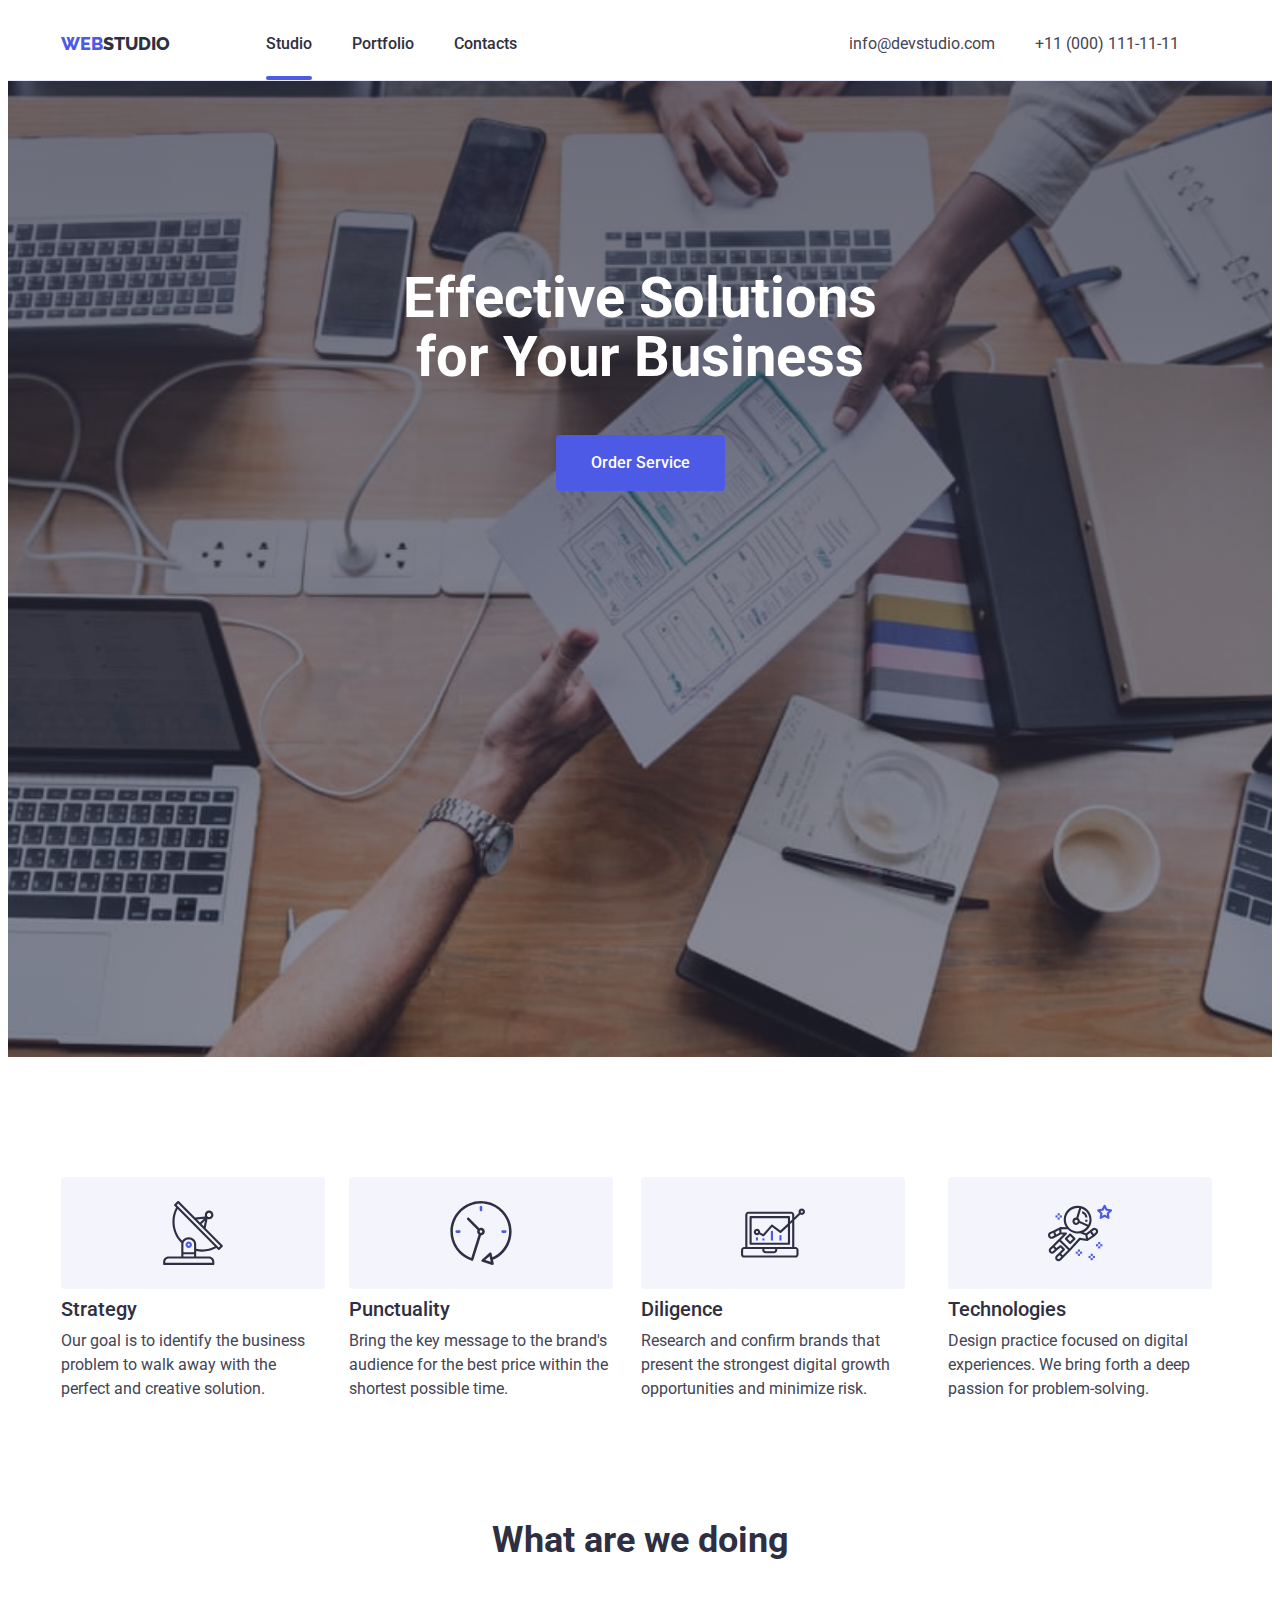
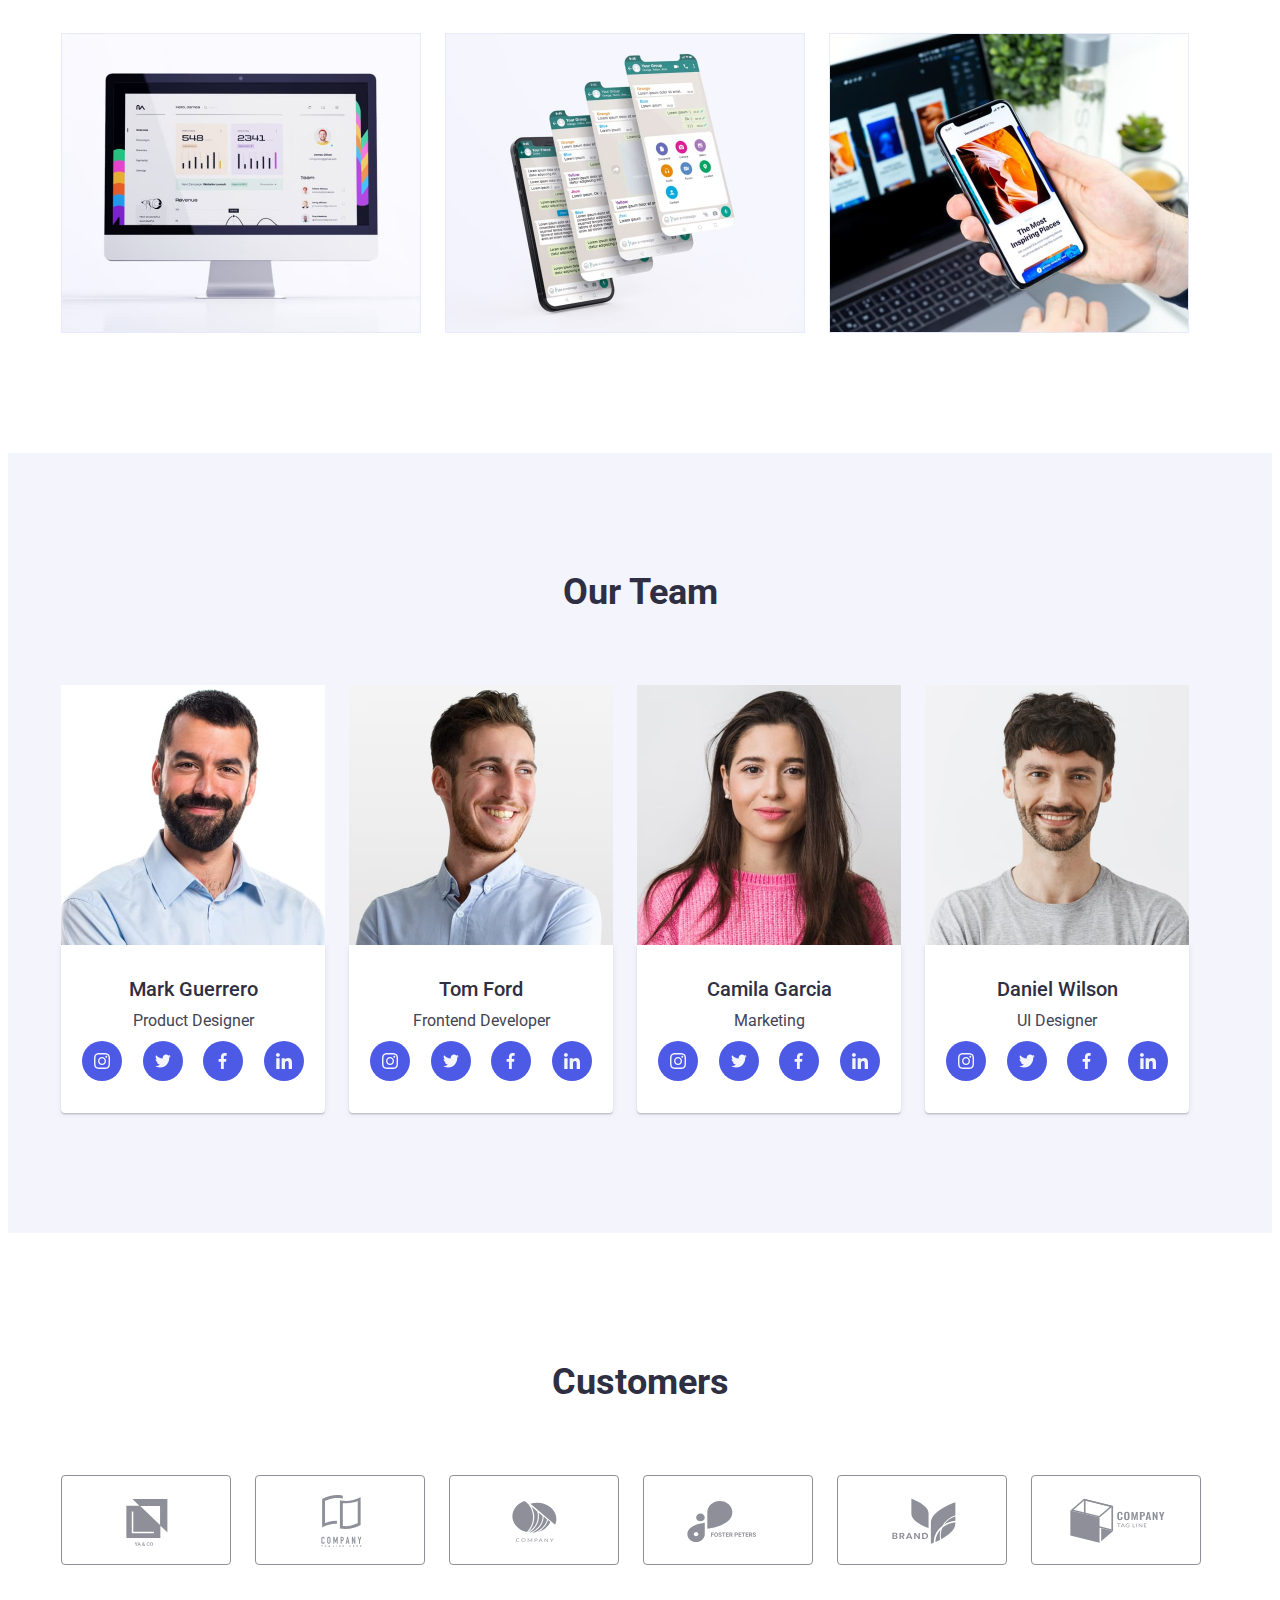
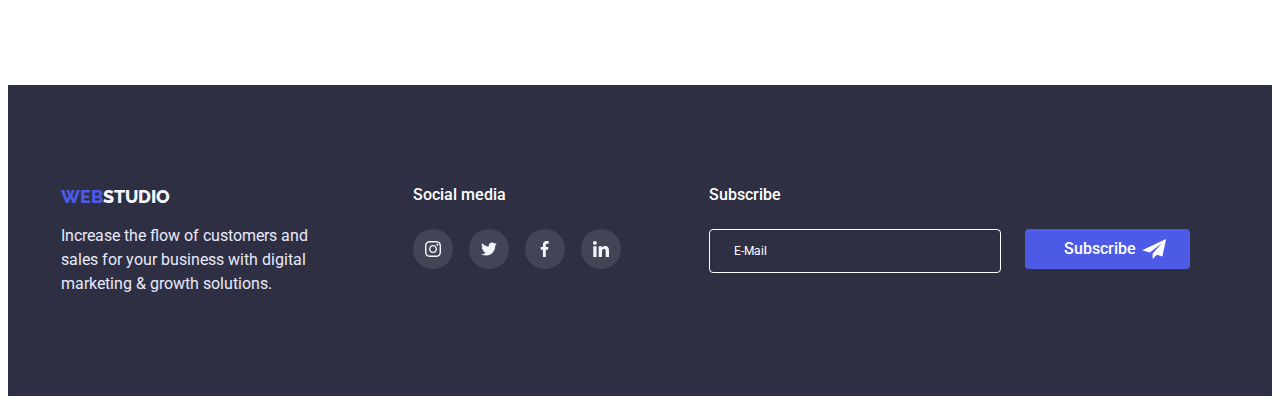
==== index.html @ 0d0adf86 "Initial commit" ====
<!DOCTYPE html>
<html lang="en">
  <head>
    <meta charset="UTF-8" />
    <meta http-equiv="X-UA-Compatible" content="IE=edge" />
    <meta name="viewport" content="width=device-width, initial-scale=1.0" />
    <title>GOIT-MARKUP-HW-06</title>

    <link rel="preconnect" href="https://fonts.googleapis.com" />
    <link rel="preconnect" href="https://fonts.gstatic.com" crossorigin />
    <link
      href="https://fonts.googleapis.com/css2?family=Montserrat:wght@400;700&family=Raleway:wght@800&family=Roboto:wght@400;500;700&display=swap"
      rel="stylesheet"
    />

    <link
      rel="stylesheet"
      href="https://cdnjs.cloudflare.com/ajax/libs/modern-normalize/1.1.0/modern-normalize.min.css"
      integrity="sha512-wpPYUAdjBVSE4KJnH1VR1HeZfpl1ub8YT/NKx4PuQ5NmX2tKuGu6U/JRp5y+Y8XG2tV+wKQpNHVUX03MfMFn9Q=="
      crossorigin="anonymous"
      referrerpolicy="no-referrer"
    />

    <link rel="stylesheet" href="css/styles.css" />
  </head>

  <body>
    <header class="linie-header">
      <div class="container">
        <div class="container-header">
          <a class="logo-header" href="./index.html"
            ><span class="logo-header-one">Web</span><span class="logo-header-two">Studio</span></a
          >
          <nav class="nav-position">
            <ul class="li-point-killer-nav">
              <li>
                <a class="navigation-teku" href="./index.html">Studio</a>
              </li>
              <li>
                <a class="navigation" href="./portfolio.html">Portfolio</a>
              </li>
              <li>
                <a class="navigation" href="#">Contacts</a>
              </li>
            </ul>
          </nav>

          <address>
            <ul class="contacts">
              <li>
                <a class="contacts" href="mailto:info@devstudio.com">info@devstudio.com</a>
              </li>
              <li><a class="contacts" href="tel:+110001111111"> +11 (000) 111-11-11</a></li>
            </ul>
          </address>
        </div>
      </div>
    </header>

    <!-- SECTION 1.1. -->

    <main>
      <section class="hero-section">
        <div class="container">
          <h1 class="hero">
            Effective Solutions<br />
            for Your Business
          </h1>

          <button class="herobutton" type="button" data-modal-open>Order Service</button>

          <div class="backdrop is-hidden" data-modal>
            <div class="modal">
              <div class="position-but-modal">
                <button class="button-modal" data-modal-close>
                  <svg class="kreuz-modal" width="8" height="8">
                    <use href="./images/kreuz.svg#kreuz"></use>
                  </svg>
                </button>
              </div>

              <p class="text-modal">Leave your contacts and we will call you back</p>

              <form class="form js-speaker-form">
                <div class="menu-pos">
                  <div class="form-field">
                    <label class="text-label" for="name">Name</label>
                    <div class="jakor">
                      <input
                        class="color-mod-field"
                        type="text"
                        name="user-name"
                        id="name"
                        placeholder="  "
                      />

                      <svg class="img-pos" width="12" height="12">
                        <use href="./images/iconss.svg#icon-head"></use>
                      </svg>
                    </div>
                  </div>

                  <div class="form-field">
                    <label class="text-label" for="tel">Phone</label>
                    <div class="jakor">
                      <input
                        class="color-mod-field"
                        type="tel"
                        name="tel"
                        id="tel"
                        placeholder="  "
                      />
                      <svg class="img-pos" width="13" height="12">
                        <use href="./images/iconss.svg#icon-tel"></use>
                      </svg>
                    </div>
                  </div>

                  <div class="form-field">
                    <label class="text-label" for="email">Email</label>
                    <div class="jakor">
                      <input
                        class="color-mod-field"
                        type="email"
                        name="mail"
                        id="email"
                        placeholder="  "
                      />
                      <svg class="img-pos" width="15" height="12">
                        <use href="./images/iconss.svg#icon-conv"></use>
                      </svg>
                    </div>
                  </div>

                  <div class="form-field">
                    <label class="text-label" for="comment">Comment</label>
                    <textarea
                      class="comment"
                      name="comment"
                      id="comment"
                      rows="8"
                      placeholder="Text input"
                    ></textarea>
                  </div>

                  <div class="pol-position">
                    <input class="galka-pos" type="checkbox" name="topic" value="html" id="html" />
                    <label for="html">
                      <span class="text-policy">
                        I accept the terms and conditions of the <a href="#"> Privacy Policy </a>
                      </span>
                    </label>
                  </div>

                  <button class="herobutton" type="submit">Send</button>
                </div>
              </form>
            </div>
          </div>
        </div>
      </section>

      <!-- SECTION 2.1. -->

      <div class="container-section">
        <section class="container">
          <h2 class="list-of-fetaures-name">List of features</h2>
          <ul class="table-list-of-feautures">
            <li>
              <div class="logo-up">
                <svg class="but-pen">
                  <use href="./images/icons.svg#radio"></use>
                </svg>
              </div>
              <h3 class="list-of-fetaures-points">Strategy</h3>
              <p class="key-points">
                Our goal is to identify the business problem to walk away with the perfect and
                creative solution.
              </p>
            </li>
            <li>
              <div class="logo-up">
                <svg class="but-pen">
                  <use href="./images/icons.svg#uhr"></use>
                </svg>
              </div>

              <h3 class="list-of-fetaures-points">Punctuality</h3>
              <p class="key-points">
                Bring the key message to the brand's audience for the best price within the shortest
                possible time.
              </p>
            </li>
            <li>
              <div class="logo-up">
                <svg class="but-pen">
                  <use href="./images/icons.svg#comp"></use>
                </svg>
              </div>

              <h3 class="list-of-fetaures-points">Diligence</h3>
              <p class="key-points">
                Research and confirm brands that present the strongest digital growth opportunities
                and minimize risk.
              </p>
            </li>
            <li>
              <div class="logo-up">
                <svg class="but-pen">
                  <use href="./images/icons.svg#astro"></use>
                </svg>
              </div>

              <h3 class="list-of-fetaures-points">Technologies</h3>
              <p class="key-points">
                Design practice focused on digital experiences. We bring forth a deep passion for
                problem-solving.
              </p>
            </li>
          </ul>
        </section>
      </div>

      <!-- SECTION 3 -->

      <section class="what-we-do-sect">
        <h2 class="what-we-do">What are we doing</h2>
        <div class="container">
          <ul class="what-we-do-list">
            <li><img class="do-list-img" src="./images/im1.jpg" alt="monitor" width="360" /></li>
            <li>
              <img class="do-list-img" src="./images/im2.jpg" alt="mobilephone" width="360" />
            </li>
            <li><img class="do-list-img" src="./images/im3.jpg" alt="laptop" width="360" /></li>
          </ul>
        </div>
      </section>

      <!-- SECTION 4 -->

      <section class="container-team-bg">
        <div class="container">
          <h2 class="team-table">Our Team</h2>
          <ul class="list-team-table">
            <li>
              <img
                class="fotki-coworkers"
                src="./images/im4.jpg"
                width="264"
                alt="picture of Mark Guerrero"
              />
              <div class="team-name-class">
                <h3 class="team-player-name">Mark Guerrero</h3>
                <p class="team-player-title">Product Designer</p>
                <ul class="team-soc-w-list">
                  <li class="li-point-killer">
                    <a class="team-soc-w" href="#">
                      <svg class="team-soc-w-pic" width="16" height="16">
                        <use href="./images/icons.svg#insta"></use>
                      </svg>
                    </a>
                  </li>
                  <li class="li-point-killer">
                    <a class="team-soc-w" href="#">
                      <svg class="team-soc-w-pic" width="16" height="16">
                        <use href="./images/icons.svg#twit"></use>
                      </svg>
                    </a>
                  </li>

                  <li class="li-point-killer">
                    <a class="team-soc-w" href="#">
                      <svg class="team-soc-w-pic" width="16" height="16">
                        <use href="./images/icons.svg#face"></use>
                      </svg>
                    </a>
                  </li>
                  <li class="li-point-killer">
                    <a class="team-soc-w" href="#">
                      <svg class="team-soc-w-pic" width="16" height="16">
                        <use href="./images/icons.svg#link"></use>
                      </svg>
                    </a>
                  </li>
                </ul>
              </div>
            </li>
            <li>
              <img
                class="fotki-coworkers"
                src="./images/im5.jpg"
                width="264"
                alt="picture of Tom Ford"
              />
              <div class="team-name-class">
                <h3 class="team-player-name">Tom Ford</h3>
                <p class="team-player-title">Frontend Developer</p>
                <ul class="team-soc-w-list">
                  <li class="li-point-killer">
                    <a class="team-soc-w" href="#">
                      <svg class="team-soc-w-pic" width="16" height="16">
                        <use href="./images/icons.svg#insta"></use>
                      </svg>
                    </a>
                  </li>
                  <li class="li-point-killer">
                    <a class="team-soc-w" href="#">
                      <svg class="team-soc-w-pic" width="16" height="16">
                        <use href="./images/icons.svg#twit"></use>
                      </svg>
                    </a>
                  </li>

                  <li class="li-point-killer">
                    <a class="team-soc-w" href="#">
                      <svg class="team-soc-w-pic" width="16" height="16">
                        <use href="./images/icons.svg#face"></use>
                      </svg>
                    </a>
                  </li>
                  <li class="li-point-killer">
                    <a class="team-soc-w" href="#">
                      <svg class="team-soc-w-pic" width="16" height="16">
                        <use href="./images/icons.svg#link"></use>
                      </svg>
                    </a>
                  </li>
                </ul>
              </div>
            </li>
            <li>
              <img
                class="fotki-coworkers"
                src="./images/im6.jpg"
                width="264"
                alt="picture of Camila Garcia"
              />
              <div class="team-name-class">
                <h3 class="team-player-name">Camila Garcia</h3>
                <p class="team-player-title">Marketing</p>
                <ul class="team-soc-w-list">
                  <li class="li-point-killer">
                    <a class="team-soc-w" href="#">
                      <svg class="team-soc-w-pic" width="16" height="16">
                        <use href="./images/icons.svg#insta"></use>
                      </svg>
                    </a>
                  </li>
                  <li class="li-point-killer">
                    <a class="team-soc-w" href="#">
                      <svg class="team-soc-w-pic" width="16" height="16">
                        <use href="./images/icons.svg#twit"></use>
                      </svg>
                    </a>
                  </li>

                  <li class="li-point-killer">
                    <a class="team-soc-w" href="#">
                      <svg class="team-soc-w-pic" width="16" height="16">
                        <use href="./images/icons.svg#face"></use>
                      </svg>
                    </a>
                  </li>
                  <li class="li-point-killer">
                    <a class="team-soc-w" href="#">
                      <svg class="team-soc-w-pic" width="16" height="16">
                        <use href="./images/icons.svg#link"></use>
                      </svg>
                    </a>
                  </li>
                </ul>
              </div>
            </li>
            <li>
              <img
                class="fotki-coworkers"
                src="./images/im7.jpg"
                width="264"
                alt="picture of Mark Guerrero"
              />
              <div class="team-name-class">
                <h3 class="team-player-name">Daniel Wilson</h3>
                <p class="team-player-title">UI Designer</p>
                <ul class="team-soc-w-list">
                  <li class="li-point-killer">
                    <a class="team-soc-w" href="#">
                      <svg class="team-soc-w-pic" width="16" height="16">
                        <use href="./images/icons.svg#insta"></use>
                      </svg>
                    </a>
                  </li>
                  <li class="li-point-killer">
                    <a class="team-soc-w" href="#">
                      <svg class="team-soc-w-pic" width="16" height="16">
                        <use href="./images/icons.svg#twit"></use>
                      </svg>
                    </a>
                  </li>

                  <li class="li-point-killer">
                    <a class="team-soc-w" href="#">
                      <svg class="team-soc-w-pic" width="16" height="16">
                        <use href="./images/icons.svg#face"></use>
                      </svg>
                    </a>
                  </li>
                  <li class="li-point-killer">
                    <a class="team-soc-w" href="#">
                      <svg class="team-soc-w-pic" width="16" height="16">
                        <use href="./images/icons.svg#link"></use>
                      </svg>
                    </a>
                  </li>
                </ul>
              </div>
            </li>
          </ul>
        </div>
      </section>

      <!-- SECTION-5 -->

      <section class="customers-position">
        <div class="container">
          <h2 class="customer-title">Customers</h2>

          <ul class="table-customers">
            <li class="point-kille-pos-logo">
              <a class="logo-link" href="#">
                <svg class="logo-pict" width="104" height="56">
                  <use class="log-pict-zwei" href="./images/icons.svg#logo1"></use>
                </svg>
              </a>
            </li>
            <li class="point-kille-pos-logo">
              <a class="logo-link" href="#">
                <svg class="logo-pict" width="104" height="56">
                  <use class="log-pict-zwei" href="./images/icons.svg#logo2"></use>
                </svg>
              </a>
            </li>
            <li class="point-kille-pos-logo">
              <a class="logo-link" href="#">
                <svg class="logo-pict" width="104" height="56">
                  <use class="log-pict-zwei" href="./images/icons.svg#logo3"></use>
                </svg>
              </a>
            </li>
            <li class="point-kille-pos-logo">
              <a class="logo-link" href="#">
                <svg class="logo-pict" width="104" height="56">
                  <use class="log-pict-zwei" href="./images/icons.svg#logo4"></use>
                </svg>
              </a>
            </li>
            <li class="point-kille-pos-logo">
              <a class="logo-link" href="#">
                <svg class="logo-pict" width="104" height="56">
                  <use class="log-pict-zwei" href="./images/icons.svg#logo5"></use>
                </svg>
              </a>
            </li>

            <li class="point-kille-pos-logo">
              <a class="logo-link" href="#">
                <svg class="logo-pict" width="104" height="56">
                  <use class="log-pict-zwei" href="./images/icons.svg#logo6"></use>
                </svg>
              </a>
            </li>
          </ul>
        </div>
      </section>
    </main>

    <!-- FOOTER -->
    <footer class="color-footerbg">
      <div class="container">
        <div class="flex-for-footer">
          <div>
            <a href="./index.html" class="logo-three">WEB<span class="logo-four">STUDIO</span></a>
            <p class="last-abz">
              Increase the flow of customers and sales for your business with digital marketing &
              growth solutions.
            </p>
          </div>

          <!-- ЧЕТВЕРТОЕ ДЗ -->
          <div class="social-media-table">
            <p class="soc-med-footer">Social media</p>

            <ul class="social-links-footer">
              <li class="pos-socseti-last">
                <a class="znachki-socseti-pos" href="#">
                  <svg class="znachki-socseti" width="16" height="16">
                    <use href="./images/icons.svg#insta"></use>
                  </svg>
                </a>
              </li>
              <li class="pos-socseti-last">
                <a class="znachki-socseti-pos" href="#">
                  <svg class="znachki-socseti" width="16" height="16">
                    <use href="./images/icons.svg#twit"></use>
                  </svg>
                </a>
              </li>
              <li class="pos-socseti-last">
                <a class="znachki-socseti-pos" href="#">
                  <svg class="znachki-socseti" width="16" height="16">
                    <use href="./images/icons.svg#face"></use>
                  </svg>
                </a>
              </li>
              <li class="pos-socseti-last">
                <a class="znachki-socseti-pos" href="#">
                  <svg class="znachki-socseti" width="16" height="16">
                    <use href="./images/icons.svg#link"></use>
                  </svg>
                </a>
              </li>
            </ul>
          </div>
          <!-- ШЕСТОЕ ДЗ -->
          <div class="social-media-table">
            <p class="soc-med-footer">Subscribe</p>

            <form action="form js-speaker-form">
              <label for="email-two"> </label>
              <input
                class="color-subscr"
                type="email"
                name="mail"
                id="email-two"
                placeholder="E-Mail"
              />

              <button class="button-subscr" type="submit">
                <span class="name-of-button-subscr"> Subscribe </span>
                <svg class="airplane" width="24" height="20">
                  <use href="./images/iconss.svg#icon-fly"></use>
                </svg>
              </button>
            </form>
          </div>
        </div>
      </div>
    </footer>
    <script src="./js/modal.js"></script>
  </body>
</html>
---- css/styles.css ----
body {
  font-family: 'Roboto', sans-serif;
  background-color: var(--center-color);
}

:root {
  --logo-l-color: #4d5ae5;
  --logo-r-color: #2e2f42;
  --contact-color: #434455;
  --center-color: #ffffff;
  --but-color: #4d5ae5;
  --logo-f-color: #f4f4fd;
  --button2-color: #404bbf;
  --last-abz-color: #e7e9fc;
  --ramka-cutomer-color: #8e8f99;
  --tochki-color: #424355;
  --foote-hoover: #31d0aa;
  --belii-modal: #fcfcfc;
  --mod-color: rgb(46, 47, 66, 0.2);
}

/* COMMON  */

.container {
  margin-left: auto;
  margin-right: auto;

  width: 1158px;

  padding-left: 15px;
  padding-right: 15px;
}

h1,
h2,
h3,
h4,
h5,
h6,
p {
  margin: 0;
}

.img {
  display: block;
  max-width: 100%;
  height: auto;
}

ul,
li,
a {
  padding: 0;
  margin: 0;
}

/* HEADER */

.logo-header {
  text-decoration: none;
  padding: 24px 0 24px 0;
}

.logo-header-one {
  color: var(--logo-l-color);
  font-family: 'Raleway', sans-serif;
  font-weight: 800;
  font-size: 18px;
  line-height: 1.33;
  list-style: none;
  text-decoration: none;

  text-transform: uppercase;
}

.logo-header-two {
  color: var(--logo-r-color);
  font-family: 'Raleway', sans-serif;
  font-weight: 800;
  font-size: 18px;
  line-height: 1.33;
  list-style: none;
  text-decoration: none;

  text-transform: uppercase;
}

.li-point-killer-nav {
  list-style: none;

  padding: 24px 0 24px 0;
  margin: 0 0 0 0;

  display: inline-flex;
  gap: 40px;
}

/* ТЕКУЩАЯ КНОПКА */

.navigation-teku {
  color: var(--logo-r-color);
  font-family: 'Roboto', sans-serif;
  font-weight: 500;
  font-size: 16px;
  line-height: 1.5;
  text-decoration: none;
  position: relative;
  transition: 250ms color cubic-bezier(0.4, 0, 0.2, 1);
  padding: 24px 0 24px 0;
  margin: 0 0 0 0;
}

.navigation-teku:after {
  content: '';
  display: block;
  background-color: var(--but-color);
  width: 100%;
  height: 4px;
  position: absolute;
  bottom: -3px;
  border-radius: 2px;
}

/* Остальные кнопки */

.navigation {
  color: var(--logo-r-color);
  font-family: 'Roboto', sans-serif;
  font-weight: 500;
  font-size: 16px;
  line-height: 1.5;
  text-decoration: none;
  position: relative;
  transition: 250ms color cubic-bezier(0.4, 0, 0.2, 1);
  padding: 24px 0 24px 0;
  margin: 0 0 0 0;
}

.navigation:hover,
.navigation-teku:hover {
  color: var(--but-color);
}

.navigation:after {
  content: '';
  display: block;
  background-color: var(--but-color);
  width: 100%;
  height: 4px;
  position: absolute;
  bottom: -3px;
  transition: 250ms transform cubic-bezier(0.4, 0, 0.2, 1);
  transform: scaleX(0);
  border-radius: 2px;
}

.navigation:hover:after {
  transform: scaleX(1);
}

.nav-position {
  padding: 0;
  margin: 0 332px 0 96px;
}

.contacts {
  color: var(--contact-color);
  font-family: 'Roboto', sans-serif;
  font-style: normal;
  font-size: 16px;
  line-height: 1.5;
  list-style: none;
  text-decoration: none;

  display: inline-flex;
  gap: 40px;
  padding: 24px 0 24px 0;
  margin-left: auto;
  transition: 250ms color cubic-bezier(0.4, 0, 0.2, 1);
}

.contacts:hover {
  color: var(--but-color);
}

.container-header {
  height: 72px;
  display: flex;
  align-items: center;
}

.linie-header {
  border-bottom: solid 1px var(--last-abz-color);
}

/* SECTION 1.1 */

.hero {
  color: var(--center-color);
  font-family: 'Roboto', sans-serif;
  font-weight: 700;
  font-size: 56px;
  line-height: 1.05;
  /* background-color: var(--logo-r-color); */
  padding: 0;
  margin-bottom: 48px;
}

.herobutton {
  color: var(--center-color);
  font-family: 'Roboto', sans-serif;
  font-weight: 500;
  font-size: 16px;
  line-height: 1.5;
  background-color: var(--but-color);
  border: 1px;
  min-width: 169px;
  min-height: 56px;
  margin: 0;
  border-radius: 4px;
  transition: 250ms background-color cubic-bezier(0.4, 0, 0.2, 1);
}

.herobutton:hover,
.herobutton:focus {
  color: var(--center-color);
  background-color: var(--button2-color);
  cursor: pointer;
}

/* 060323 */

/* .overlay {
  display: block;
  width: 200px;
  height: 200px;
  background-image: linear-gradient(to right, black 0%, transparent 100%), url(../images/fon.jpg);
  background-size: cover;
  background-position: center;
} */

/* SECTION 1.2 */

.list-of-projects-name {
  display: none;
  padding: 0;
  margin: 0;
}

.hero-section {
  padding-top: 188px;
  padding-bottom: 188px;

  /* overlay  */
  display: block;
  max-width: 1440px;
  height: 600px;
  margin-left: auto;
  margin-right: auto;
  background-image: linear-gradient(to bottom, rgba(46, 47, 66, 0.7), transparent 450%),
    url(../images/fon.jpg);
  background-repeat: cover;
  background-size: cover;
  background-position: center;

  /* container hero */
  background-color: var(--logo-r-color);
  text-align: center;
}

.buttons {
  list-style: none;
  display: flex;
  gap: 24px;
  justify-content: center;
  margin: 0;
  margin-bottom: 72px;
  padding: 0;
}

.button-port {
  background-color: var(--logo-f-color);
  color: var(--but-color);
  font-family: 'Roboto', sans-serif;
  font-weight: 500;
  font-size: 16px;
  line-height: 1.5;
  border: 1px;
  padding: 16px 32px 16px 32px;
  border-radius: 4px;
  margin-bottom: 0;
  transition: 250ms background-color cubic-bezier(0.4, 0, 0.2, 1);
  transition: 50ms box-shadow cubic-bezier(0.4, 0, 0.2, 1);
}

.button-port:hover,
.button-port:focus {
  color: var(--center-color);
  background-color: var(--button2-color);
  cursor: pointer;
  box-shadow: 0px 3px 1px rgba(0, 0, 0, 0.1), 0px 2px 1px rgba(0, 0, 0, 0.08),
    0px 2px 2px rgba(0, 0, 0, 0.12);
}

.button-position {
  margin: 0;

  padding-top: 96px;
  padding-bottom: 120px;
}

/* SECTION 2.1. */
.list-of-fetaures-points {
  color: var(--logo-r-color);
  font-family: 'Roboto', sans-serif;
  font-weight: 500;
  font-size: 20px;
  line-height: 1.2;

  margin: 0 0 8px 0;
  padding: 0;
}

/* 260223 */
.list-of-fetaures-name {
  margin: 0 0 0 0;
  padding: 0;
  display: none;
}

.table-list-of-feautures {
  list-style: none;

  padding: 0;
  margin: 0 0 0 0;
  display: flex;
  text-align: left;
  gap: 24px;
}

.key-points {
  color: var(--contact-color);
  font-family: 'Roboto', sans-serif;

  font-size: 16px;
  line-height: 1.5;

  padding: 0;
  margin: 0;
}

/* 260223 */
.container-section {
  text-align: center;
  padding-top: 120px;
  padding-bottom: 120px;
}

/* 050323 */

.logo-up {
  width: 264px;
  height: 112px;
  border-radius: 4px;
  background-color: var(--logo-f-color);
  border: var(--logo-f-color);
  margin: 0 0 8px 0;
  display: flex;
  justify-content: center;
  align-items: center;
}

.but-pen {
  fill: var(--logo-r-color);
  cursor: pointer;
  height: 64px;
  width: 64px;
}

/* SECTION 2.2. */

.list-of-projects {
  list-style: none;
  display: flex;
  margin: 0 0 0 0;
  gap: 48px 24px;
  flex-wrap: wrap;
  padding: 0;
}

.list-of-projects-points {
  color: var(--logo-r-color);
  font-family: 'Roboto', sans-serif;
  font-weight: 500;
  font-size: 20px;
  line-height: 1.2;
  padding: 0;
  margin: 0 0 8px 0;
}

.section-abz {
  color: var(--contact-color);
  font-family: 'Roboto' sans-serif;
  font-size: 16px;
  line-height: 1.5;
  padding: 0;
  margin: 0;
}

.point-proj-pos {
  padding: 32px 54px 32px 16px;
  border-left: var(--last-abz-color) solid 1px;
  border-bottom: var(--last-abz-color) solid 1px;
  border-right: var(--last-abz-color) solid 1px;
}

.ramka-img {
  display: block;
  position: relative;
  display: flex;
}

.window {
  position: relative;
  overflow: hidden;
}

.window::after {
  content: '';
  left: 0;
  bottom: 0;
  width: 100%;
  height: 100%;
  position: absolute;
  background-color: var(--logo-l-color);
  opacity: 1;
  transform: translateY(300px);
  transition: transform 250ms cubic-bezier(0.4, 0, 0.2, 1);
  z-index: 0;
}

.oblast-tika:hover .window::after {
  transform: translateY(0);
}

.storka-text {
  color: var(--logo-f-color);
  font-family: 'Roboto', sans-serif;
  font-weight: 400;
  font-size: 16px;
  line-height: 1.5;
  position: absolute;
  transform: translateY(300px);
  transition: transform 250ms cubic-bezier(0.4, 0, 0.2, 1);
  margin: 40px 32px 164px;
  z-index: 1;
}

.oblast-tika:hover .storka-text {
  transform: translateY(-300px);
}

.shadow-for-list-of-proj {
  cursor: pointer;
}

.shadow-for-list-of-proj:hover {
  box-shadow: 0px 1px 6px rgba(46, 47, 66, 0.08), 0px 1px 1px rgba(46, 47, 66, 0.16),
    0px 2px 1px rgba(46, 47, 66, 0.08);
}

.no-link-line-proj {
  list-style: none;
  text-decoration: none;
}

/* SECTION3 */

.what-we-do {
  font-family: 'Roboto';
  font-weight: 700;
  font-size: 36px;
  line-height: 1.11;
  color: var(--logo-r-color);
  text-align: center;

  padding: 0;
  margin: 0 0 72px 0;
}

.what-we-do-list {
  list-style: none;
  display: flex;
  gap: 24px;
  padding: 0;
  margin: 0;
}

.do-list-img {
  display: block;
}

.what-we-do-sect {
  padding: 0 0 120px 0;
}

/* SECTION4 */

.team-table {
  font-family: 'Roboto';
  font-weight: 700;
  font-size: 36px;
  line-height: 1.11;
  color: var(--logo-r-color);
  text-align: center;

  margin: 0 0 72px;
  padding: 0;
}

.list-team-table {
  list-style: none;

  padding: 0 0 0 0;
  margin: 0;
  display: flex;
  gap: 24px;
  margin-left: auto;
  margin-right: auto;
}

.team-player-name {
  color: var(--logo-r-color);
  font-family: 'Roboto';
  font-weight: 500;
  font-size: 20px;
  line-height: 1.2;
  margin: 0 0 8px 0;
  padding: 0;
  text-align: center;
  background-color: var(--center-color);
}

.team-player-title {
  color: var(--contact-color);
  font-family: 'Roboto';
  font-weight: 400;
  font-size: 16px;
  line-height: 1.5;

  padding: 0;
  margin: 0 0 8px 0;
  text-align: center;
  background-color: var(--center-color);
}

.container-team-bg {
  background-color: var(--logo-f-color);
  padding: 120px 0 120px 0;
}

.fotki-coworkers {
  display: block;
}

.team-name-class {
  padding: 32px 0 32px 0;
  background-color: var(--center-color);

  box-shadow: 0px 1px 6px rgba(46, 47, 66, 0.08), 0px 1px 1px rgba(46, 47, 66, 0.16),
    0px 2px 1px rgba(46, 47, 66, 0.08);

  border-bottom-left-radius: 4px;
  border-bottom-right-radius: 4px;
}

/* 05.03.23 */

.team-soc-w-list {
  display: flex;
  justify-content: space-evenly;
}

.team-soc-w {
  width: 40px;
  height: 40px;
  background-color: var(--logo-l-color);
  border-radius: 50%;
  list-style: none;
  display: flex;
  justify-content: center;
  align-items: center;
  padding: 0;
  margin: 0;
  transition: 250ms background-color cubic-bezier(0.4, 0, 0.2, 1);
}

.team-soc-w-pic {
  fill: var(--logo-f-color);

  height: 40%;
  width: 40%;
  display: flex;
  justify-content: center;
  align-items: center;
  padding: 0;
  margin: 0;
}

.li-point-killer {
  list-style: none;
}

.team-soc-w:hover,
.team-soc-w:focus {
  background-color: var(--button2-color);
}

/* SECTION 5 */

.customers-position {
  padding: 130px 0 120px 0;
}

.customer-title {
  text-align: center;
  font-family: 'Roboto';
  font-style: normal;
  font-weight: 700;
  font-size: 36px;
  line-height: 1.1;
  color: var(--logo-r-color);
  margin-bottom: 72px;
}

.table-customers {
  display: flex;
  list-style: none;
}

.logo-link {
  width: 168px;
  height: 88px;
  background-color: var(--center-color);
  border-radius: 4px;
  list-style: none;
  display: flex;
  justify-content: center;
  align-items: center;
  padding: 0;
  margin: 0;
  border: 1px solid var(--ramka-cutomer-color);
  transition: 250ms fill cubic-bezier(0.4, 0, 0.2, 1);
}

.log-pict-zwei {
  fill: var(--ramka-cutomer-color);
  transition: 250ms fill cubic-bezier(0.4, 0, 0.2, 1);
}

.log-pict {
  display: flex;
  justify-content: center;
  align-items: center;
  padding: 0;
  margin: 0;
}

.point-kille-pos-logo {
  list-style: none;
  margin-right: 24px;
}

.point-kille-pos-logo:last-child {
  margin-right: 0;
}

.point-kille-pos-logo:focus {
  border: var(--tochki-color);
}

.logo-link:hover .log-pict-zwei {
  fill: var(--button2-color);
}

.logo-link:hover {
  border: 1px solid var(--button2-color);
}

/* 
.logo-link:hover,
.logo-link:hover,
.log-pict-zwei:hover {
  fill: var(--button2-color);
  border: 1px solid var(--button2-color);
  color: var(--button2-color);
} */

/* FOOTER */
/* LOGO2 */

.logo-three {
  color: var(--logo-l-color);
  font-family: 'Raleway', sans-serif;
  font-weight: 800;
  font-size: 18px;
  line-height: 1.33;
  list-style: none;
  text-decoration: none;
}

.logo-four {
  color: var(--logo-f-color);
  font-family: 'Raleway', sans-serif;
  font-weight: 800;
  font-size: 18px;
  line-height: 21px;
  list-style: none;
  text-decoration: none;
}

.last-abz {
  color: var(--last-abz-color);
  font-family: 'Roboto', sans-serif;
  line-height: 24px;
  list-style: none;
  text-decoration: none;
  margin: 16px 0 0 0;
  max-width: 264px;
}

/* 260223 */

.color-footerbg {
  background-color: var(--logo-r-color);
  padding: 100px 0 100px 0;
}

/* 050323 */

.soc-med-footer {
  font-family: 'Roboto';
  font-style: normal;
  font-weight: 500;
  font-size: 16px;
  line-height: 1.28;
  color: var(--center-color);
  margin-bottom: 24px;
}

.social-media-table {
  margin-left: 88px;
}

.flex-for-footer {
  display: flex;
}

.social-links-footer {
  display: flex;
  list-style: none;
}

.znachki-socseti-pos {
  width: 40px;
  height: 40px;
  background-color: rgb(255, 255, 255, 0.1);
  border-radius: 50%;
  list-style: none;
  display: flex;
  justify-content: center;
  align-items: center;
  padding: 0;
  margin-right: 0;
  transition: 250ms background-color cubic-bezier(0.4, 0, 0.2, 1);
}

.znachki-socseti {
  fill: var(--logo-f-color);
  height: 40%;
  width: 40%;
  display: flex;
  justify-content: center;
  align-items: center;
  padding: 0;
  margin: 0;
}

.znachki-socseti-pos:hover,
.znachki-socseti-pos:focus {
  background-color: var(--foote-hoover);
}

.pos-socseti-last {
  margin-right: 16px;
}

.pos-socseti-last:last-child {
  margin-right: 0px;
}

/* MODAL FENSTER */

.backdrop {
  position: fixed;
  top: 0;
  left: 0;
  width: 100%;
  height: 100%;
  background-color: rgb(46, 47, 66, 0.4);
  opacity: 1;
  transition: 350ms cubic-bezier(0.4, 0, 0.2, 1);
}

.modal {
  width: 408px;
  background-color: var(--belii-modal);
  position: absolute;
  top: 50%;
  padding: 72px 24px 24px 24px;
  left: 50%;
  transform: translate(-50%, -50%) scale(1);
  border-radius: 4px;
  transition: cubic-bezier(0.4, 0, 0.2, 1);
}

.backdrop.is-hidden {
  opacity: 0;
  pointer-events: none;
}

.text-modal {
  margin-bottom: 16px;
  padding: 0;
  text-align: left;
  color: var(--logo-r-color);
  font-family: 'Roboto';
  font-weight: 500;
  font-size: 16px;
  line-height: 1.5;
  text-align: center;
}

.backdrop.is-hidden.modal {
  transform: translate(-50%, -50%) scale(0.9);
}

.position-but-modal {
  opacity: 1;
}

.button-modal {
  margin: 0;
  padding: 0;
  background-color: rgb(0, 0, 0, 0.1);
  border-radius: 50%;
  list-style: none;
  display: flex;
  justify-content: center;
  align-items: center;
  padding: 0;
  top: 24px;
  right: 24px;
  height: 24px;
  width: 24px;
  position: absolute;
  border-color: rgb(46, 47, 66, 0.1);
  transition: 250ms cubic-bezier(0.4, 0, 0.2, 1);
}

.kreuz-modal {
  fill: var(--logo-r-color);
  height: 8px;
  width: 8px;
  display: flex;
  justify-content: center;
  align-items: center;
  padding: 0;
  margin: 0;
  transition: 250ms cubic-bezier(0.4, 0, 0.2, 1);
}

.button-modal:active .kreuz-modal {
  fill: var(--center-color);
}

.button-modal:active {
  background-color: var(--but-color);
}

/* FORMA 
210323 */

.form-field {
  margin: 0;
  padding: 0;
  display: flex;
  flex-direction: column;
}

.form-field input {
  margin: 0;
  padding: 0;
  height: 40px;
  width: 360px;
  border-radius: 4px;
  border: 1px solid var(--mod-color);
  text-align: left;
}

.form-field input[type='text'],
input[type='tel'],
input[type='email'] {
  padding-left: 38px;
}

.color-mod-field {
  font-family: roboto;
  font-weight: 400;
  font-size: 12px;
  line-height: 1.16;
  color: var(--contact-color);
}

.form-field input:focus {
  border: 1px solid var(--but-color);
  outline: none;
}

.form-field label {
  margin-top: 8px;
  margin-bottom: 4px;
  text-align: left;
}

.form-field:first-child label {
  margin-top: 0px;
  margin-bottom: 4px;
  text-align: left;
}

.comment {
  padding: 8px;
  resize: none;
  height: 120px;
  width: 360px;
  border-radius: 4px;
  border: 1px solid var(--mod-color);
  text-align: left;
  outline: none;
  font-family: roboto;
  font-weight: 400;
  font-size: 12px;
  line-height: 1.16;
  color: var(--contact-color);
}

.form-field textarea:focus {
  border: 1px solid var(--but-color);
  outline: none;
}
.text-label {
  color: var(--ramka-cutomer-color);
  font-family: 'Roboto';
  font-weight: 400;
  font-size: 12px;
  line-height: 1.16;
  text-align: center;
}

.text-policy {
  margin: 16px 0 24px 22px;
  color: var(--ramka-cutomer-color);
  font-family: 'Roboto';
  font-weight: 400;
  font-size: 12px;
  line-height: 1.16;
  display: inline-block;
}

.pol-position {
  display: flex;
  align-items: center;
  position: relative;
}

.galka-pos {
  position: absolute;
  top: 15px;
  left: 0;
  width: 14px;
  height: 14px;
}

.galka-pos-zwei {
  position: absolute;
  top: 22px;
  left: -20px;
}

.galka-pos-zwei:active {
  position: absolute;
  top: 22px;
  left: -20px;
}

.img-pos {
  position: absolute;
  top: 50%;
  left: 19px;
  transform: translateY(-50%);
  transition: 250ms cubic-bezier(0.4, 0, 0.2, 1);
  display: inline;
}

.jakor {
  position: relative;
}

.jakor:focus-within > .img-pos {
  fill: var(--but-color);
}

/* SUBSCRIBE */

.tabl-subscr {
  display: flex;
}

.button-subscr {
  margin-left: 24px;
  color: var(--center-color);
  font-family: 'Roboto', sans-serif;
  font-weight: 500;
  font-size: 16px;
  line-height: 1.5;
  background-color: var(--but-color);
  border: 1px;

  border-radius: 4px;
  width: 165px;
  height: 40px;

  position: absolute;
}

.color-subscr {
  font-family: 'Roboto', sans-serif;
  font-weight: 400;
  font-size: 12px;
  line-height: 2;
  color: var(--center-color);

  background-color: var(--logo-r-color);
  border-radius: 4px;
  border-color: var(--center-color);
  width: 264px;
  height: 40px;
  outline: none;
  border: 1px solid var(--center-color);
}

.color-subscr::placeholder {
  color: var(--center-color);
  text-align: left;
}

.social-media-table input[type='email'] {
  padding-left: 24px;
}

.airplane {
  position: absolute;
  right: 24px;
  top: 10px;
  bottom: 10px;
}

.name-of-button-subscr {
  margin-right: 16px;
}

/* 
#4D5AE5 logo
#2E2F42  logo nav list  wawd names
#434455 cont  text job post
#FFFFFF center
#4D5AE5 button
#F4F4FD logo finish
#E7E9FC;unter logo  
#404BBF ; button 2 
*/
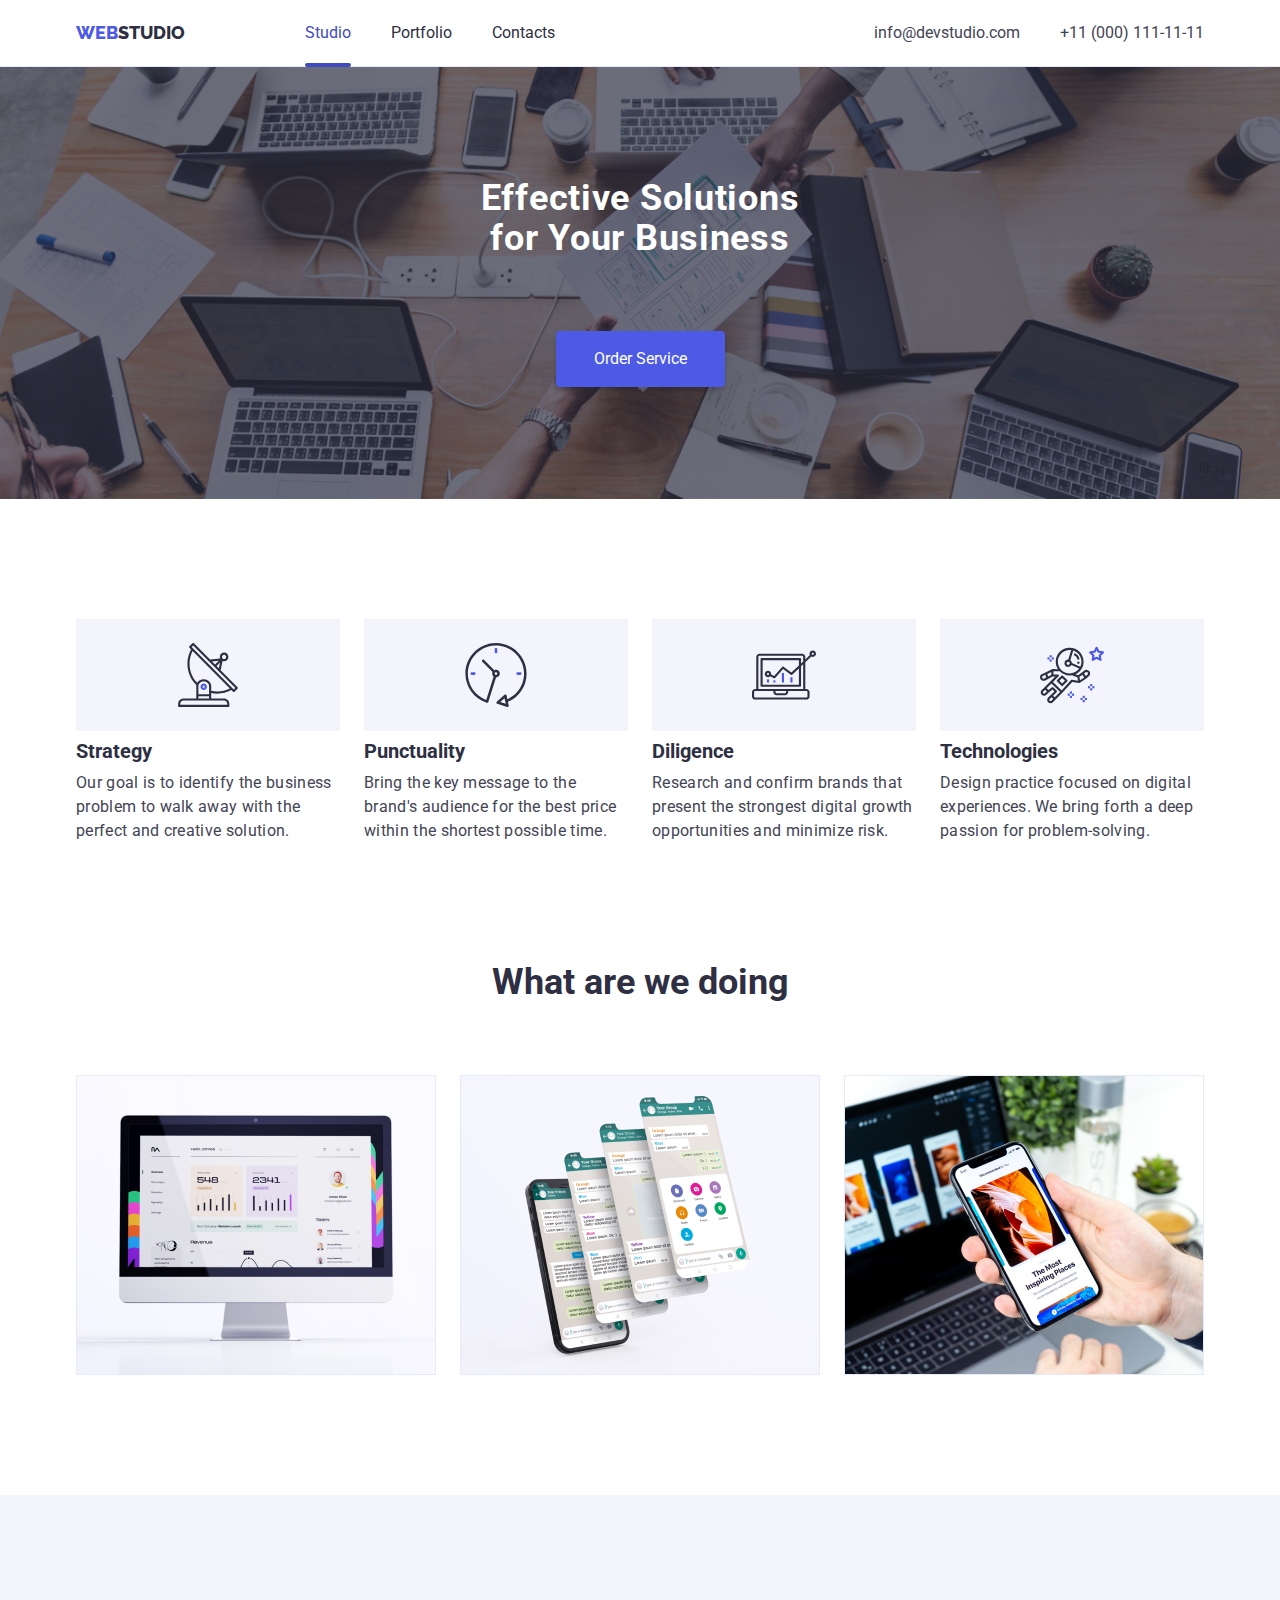
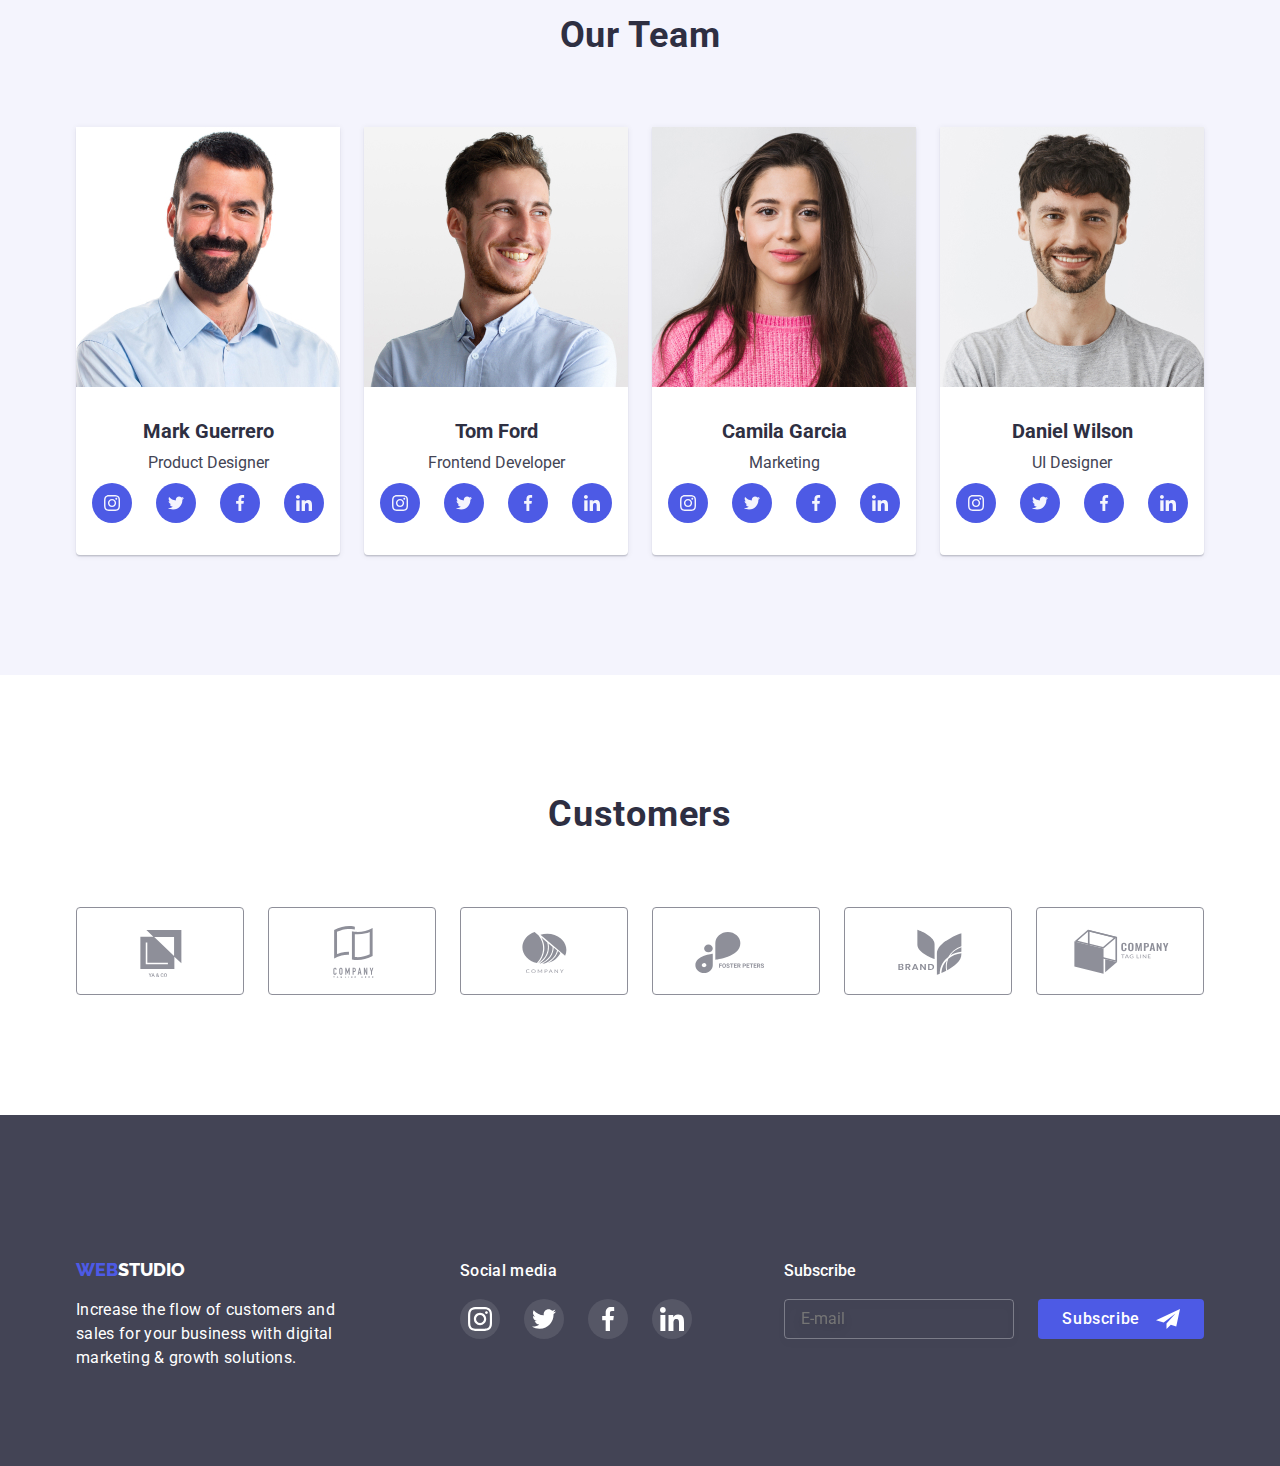
==== commit 68aed215: "ver1" ====
--- a/index.html
+++ b/index.html
@@ -4,547 +4,519 @@
     <meta charset="UTF-8" />
     <meta http-equiv="X-UA-Compatible" content="IE=edge" />
     <meta name="viewport" content="width=device-width, initial-scale=1.0" />
-    <title>GOIT-MARKUP-HW-06</title>
-
-    <link rel="preconnect" href="https://fonts.googleapis.com" />
-    <link rel="preconnect" href="https://fonts.gstatic.com" crossorigin />
-    <link
-      href="https://fonts.googleapis.com/css2?family=Montserrat:wght@400;700&family=Raleway:wght@800&family=Roboto:wght@400;500;700&display=swap"
-      rel="stylesheet"
-    />
-
-    <link
-      rel="stylesheet"
-      href="https://cdnjs.cloudflare.com/ajax/libs/modern-normalize/1.1.0/modern-normalize.min.css"
-      integrity="sha512-wpPYUAdjBVSE4KJnH1VR1HeZfpl1ub8YT/NKx4PuQ5NmX2tKuGu6U/JRp5y+Y8XG2tV+wKQpNHVUX03MfMFn9Q=="
-      crossorigin="anonymous"
-      referrerpolicy="no-referrer"
-    />
-
-    <link rel="stylesheet" href="css/styles.css" />
+    <link rel="preconnect" href="https://fonts.googleapis.com">
+    <link rel="preconnect" href="https://fonts.gstatic.com" crossorigin>
+    <link href="https://fonts.googleapis.com/css2?family=Raleway:wght@900&family=Roboto:wght@400;500;700;900&display=swap" rel="stylesheet">
+      <title>GOIT-MARKUP-HW-07</title>
+
+    <link rel="stylesheet" href="https://cdnjs.cloudflare.com/ajax/libs/modern-normalize/1.0.0/modern-normalize.min.css" />
+    <link href="./css/styles.css" rel="stylesheet" />
+    <link href="./css/mobile.css" rel="stylesheet" />
+    <link href="./css/table.css" rel="stylesheet" />
+    <link href="./css/desktop.css" rel="stylesheet" />
   </head>
-
   <body>
-    <header class="linie-header">
-      <div class="container">
-        <div class="container-header">
-          <a class="logo-header" href="./index.html"
-            ><span class="logo-header-one">Web</span><span class="logo-header-two">Studio</span></a
-          >
-          <nav class="nav-position">
-            <ul class="li-point-killer-nav">
-              <li>
-                <a class="navigation-teku" href="./index.html">Studio</a>
-              </li>
-              <li>
-                <a class="navigation" href="./portfolio.html">Portfolio</a>
-              </li>
-              <li>
-                <a class="navigation" href="#">Contacts</a>
-              </li>
+
+    <header class="header-section">
+      <div class="container header-container">
+      <nav class="header-navigation">
+        <a href="./index.html" class="logo link"> <span class="span-logo">Web</span>Studio </a>
+        <ul class="site-nav">
+          <li class="items"><a class="link studio liner" href="./index.html">Studio</a></li>
+          <li class="items"><a class="link portfolio" href="./portfolio.html">Portfolio</a></li>
+          <li class="items"><a class="link contacts" href="">Contacts</a></li>
+        </ul>
+      </nav>
+      <address>
+        <ul class="auth-nav">
+          <li><a class="mail link" href="mailto:info@devstudio.com">info@devstudio.com</a></li>
+          <li><a class="phone link" href="tel:+110001111111">+11 (000) 111-11-11</a></li>
+        </ul>
+      </address>
+
+      <button class="menu-togle" type="button" data-menu-open>
+        <svg class="mobile-icon" width="32" height="22">
+          <use href="./images/icon.svg#icon-menu-hamburger">
+          </use>
+        </svg>
+      </button>
+    </div>
+    <div class="mobile-menu" data-menu>
+      <div class="container-menu">
+        <div>
+            <button class="mobile-menu-close-btn" data-menu-close>
+              <svg class="mobile-menu-close-icon" width="8px" height="8px">
+                <use href="./images/icon.svg#button-close"></use>
+            </svg></button>
+         
+            <ul class="mobile-menu-list list">
+                <li class="mobile-menu-item"><a class="mobile-menu-link link liner" href="./index.html">Studio</a></li>
+                <li class="mobile-menu-item"><a class="mobile-menu-link link" href="./portfolio.html">Portfolio</a></li>
+                <li class="mobile-menu-item"><a class="mobile-menu-link link" href="#">Contacts</a></li>
             </ul>
-          </nav>
-
+          </div>
+        <div class="address-soc-list">
           <address>
-            <ul class="contacts">
-              <li>
-                <a class="contacts" href="mailto:info@devstudio.com">info@devstudio.com</a>
-              </li>
-              <li><a class="contacts" href="tel:+110001111111"> +11 (000) 111-11-11</a></li>
+            <ul class=" address-list list">
+                <li><a class="phone-number-mobile link" href="tel:+110001111111">+11 (000) 111-11-11</a></li>
+                <li><a class="link-mail-post-mobile link" href="mailto:info@devstudio.com">info@devstudio.com</a></li>
             </ul>
           </address>
+
+          
+          <ul class="soc-mobile list">
+            <li class="social-items">
+              <a href="" class="social-background">
+                <svg class="social-team-image" width="24" height="24">
+                  <use href="./images/icon.svg#instagram">
+                  </use>
+                </svg>
+              </a>
+                </li>
+                <li class="social-items">
+                  <a href="" class="social-background">
+                  <svg class="social-team-image" width="24" height="24">
+                    <use href="./images/icon.svg#twitter">
+                    </use>
+                  </svg>
+                </a>
+                  </li>
+                  <li class="social-items">
+                    <a href="" class="social-background">
+                    <svg class="social-team-image" width="24" height="24">
+                      <use href="./images/icon.svg#facebook">
+                      </use>
+                    </svg>
+                  </a>
+                    </li>
+                    <li class="social-items">
+                      <a href="" class="social-background">
+                      <svg class="social-team-image" width="16" height="16">
+                        <use href="./images/icon.svg#linkedin">
+                        </use>
+                      </svg>
+                    </a>
+                      </li>
+        </ul>
         </div>
       </div>
+    </div>
     </header>
-
-    <!-- SECTION 1.1. -->
-
     <main>
-      <section class="hero-section">
+      <section class="section-hero">
         <div class="container">
-          <h1 class="hero">
-            Effective Solutions<br />
-            for Your Business
-          </h1>
-
-          <button class="herobutton" type="button" data-modal-open>Order Service</button>
-
-          <div class="backdrop is-hidden" data-modal>
-            <div class="modal">
-              <div class="position-but-modal">
-                <button class="button-modal" data-modal-close>
-                  <svg class="kreuz-modal" width="8" height="8">
-                    <use href="./images/kreuz.svg#kreuz"></use>
-                  </svg>
-                </button>
+        <h1 class="title">Effective Solutions for Your Business</h1>
+        <button data-modal-open class="title-button" type="button">Order Service</button>
+      </div>
+      </section>
+      <section class="section-list">
+        <div class="container">
+        <h2 class="visually-hidden">List of requirements</h2>
+        <ul class="list">
+          <li class="list-info">
+            <div class="list-background">
+            <svg class="list-image" width="64" height="64">
+              <use href="./images/icon.svg#antenna">
+              </use>
+            </svg>
+            </div>
+            <h3 class="post-title">Strategy</h3>
+            <p class="post-title-text">
+              Our goal is to identify the business problem to walk away with the
+              perfect and creative solution.
+            </p>
+          </li>
+          <li class="list-info">
+            <div class="list-background">
+              <svg class="list-image" width="64" height="64">
+                <use href="./images/icon.svg#icon-clock">
+                </use>
+              </svg>
               </div>
-
-              <p class="text-modal">Leave your contacts and we will call you back</p>
-
-              <form class="form js-speaker-form">
-                <div class="menu-pos">
-                  <div class="form-field">
-                    <label class="text-label" for="name">Name</label>
-                    <div class="jakor">
-                      <input
-                        class="color-mod-field"
-                        type="text"
-                        name="user-name"
-                        id="name"
-                        placeholder="  "
-                      />
-
-                      <svg class="img-pos" width="12" height="12">
-                        <use href="./images/iconss.svg#icon-head"></use>
-                      </svg>
-                    </div>
-                  </div>
-
-                  <div class="form-field">
-                    <label class="text-label" for="tel">Phone</label>
-                    <div class="jakor">
-                      <input
-                        class="color-mod-field"
-                        type="tel"
-                        name="tel"
-                        id="tel"
-                        placeholder="  "
-                      />
-                      <svg class="img-pos" width="13" height="12">
-                        <use href="./images/iconss.svg#icon-tel"></use>
-                      </svg>
-                    </div>
-                  </div>
-
-                  <div class="form-field">
-                    <label class="text-label" for="email">Email</label>
-                    <div class="jakor">
-                      <input
-                        class="color-mod-field"
-                        type="email"
-                        name="mail"
-                        id="email"
-                        placeholder="  "
-                      />
-                      <svg class="img-pos" width="15" height="12">
-                        <use href="./images/iconss.svg#icon-conv"></use>
-                      </svg>
-                    </div>
-                  </div>
-
-                  <div class="form-field">
-                    <label class="text-label" for="comment">Comment</label>
-                    <textarea
-                      class="comment"
-                      name="comment"
-                      id="comment"
-                      rows="8"
-                      placeholder="Text input"
-                    ></textarea>
-                  </div>
-
-                  <div class="pol-position">
-                    <input class="galka-pos" type="checkbox" name="topic" value="html" id="html" />
-                    <label for="html">
-                      <span class="text-policy">
-                        I accept the terms and conditions of the <a href="#"> Privacy Policy </a>
-                      </span>
-                    </label>
-                  </div>
-
-                  <button class="herobutton" type="submit">Send</button>
-                </div>
-              </form>
-            </div>
-          </div>
-        </div>
+            <h3 class="post-title">Punctuality</h3>
+            <p class="post-title-text">
+              Bring the key message to the brand's audience for the best price
+              within the shortest possible time.
+            </p>
+          </li>
+          <li class="list-info">
+            <div class="list-background">
+              <svg class="list-image" width="64" height="64">
+                <use href="./images/icon.svg#icon-diagram">
+                </use>
+              </svg>
+              </div>
+            <h3 class="post-title">Diligence</h3>
+            <p class="post-title-text">
+              Research and confirm brands that present the strongest digital
+              growth opportunities and minimize risk.
+            </p>
+          </li>
+          <li class="list-info">
+            <div class="list-background">
+              <svg class="list-image" width="64" height="64">
+                <use href="./images/icon.svg#icon-astronaut">
+                </use>
+              </svg>
+              </div>
+            <h3 class="post-title">Technologies</h3>
+            <p class="post-title-text">
+              Design practice focused on digital experiences. We bring forth a
+              deep passion for problem-solving.
+            </p>
+          </li>
+        </ul>
+      </div>
       </section>
-
-      <!-- SECTION 2.1. -->
-
-      <div class="container-section">
-        <section class="container">
-          <h2 class="list-of-fetaures-name">List of features</h2>
-          <ul class="table-list-of-feautures">
-            <li>
-              <div class="logo-up">
-                <svg class="but-pen">
-                  <use href="./images/icons.svg#radio"></use>
+      <section class="section-images">
+        <div class="container">
+        <h2 class="images-title">What are we doing</h2>
+        <ul class="images">
+          <li class="images-element">
+            <img srcset="./images/compucter.jpg 1x, ./images/compucter2x.jpg 2x" src="./images/compucter.jpg" alt="computer" width="360" />
+          </li>
+          <li class="images-element">
+            <img srcset="./images/telefonchat.jpg 1x, ./images/telefonchat2x.jpg 2x" src="./images/telefonchat.jpg" alt="phone chat" width="360" />
+          </li>
+          <li class="images-element">
+            <img srcset="./images/telefone.jpg 1x, ./images/telefone2x.jpg 2x" src="./images/telefone.jpg" alt="phone" width="360" />
+          </li>
+        </ul>
+      </div>
+      </section>
+      <section class="section-team">
+        <div class="container">
+        <h2 class="team-title">Our Team</h2>
+        <ul class="team">
+          <li class="team-card">
+            <img srcset="./images/imgmark.jpg 1x, ./images/imgmark2x.jpg 2x" src="./images/imgmark.jpg" alt="Mark Guerrero" width="264" />
+            <div class="team-info">
+            <h3 class="post-team-title">Mark Guerrero</h3>
+            <p class="team-text">Product Designer</p>
+            <ul class="social">
+              <li class="social-items">
+              <a href="" class="social-background">
+                <svg class="social-team-image" width="16" height="16">
+                  <use href="./images/icon.svg#instagram">
+                  </use>
                 </svg>
-              </div>
-              <h3 class="list-of-fetaures-points">Strategy</h3>
-              <p class="key-points">
-                Our goal is to identify the business problem to walk away with the perfect and
-                creative solution.
-              </p>
-            </li>
-            <li>
-              <div class="logo-up">
-                <svg class="but-pen">
-                  <use href="./images/icons.svg#uhr"></use>
-                </svg>
-              </div>
-
-              <h3 class="list-of-fetaures-points">Punctuality</h3>
-              <p class="key-points">
-                Bring the key message to the brand's audience for the best price within the shortest
-                possible time.
-              </p>
-            </li>
-            <li>
-              <div class="logo-up">
-                <svg class="but-pen">
-                  <use href="./images/icons.svg#comp"></use>
-                </svg>
-              </div>
-
-              <h3 class="list-of-fetaures-points">Diligence</h3>
-              <p class="key-points">
-                Research and confirm brands that present the strongest digital growth opportunities
-                and minimize risk.
-              </p>
-            </li>
-            <li>
-              <div class="logo-up">
-                <svg class="but-pen">
-                  <use href="./images/icons.svg#astro"></use>
-                </svg>
-              </div>
-
-              <h3 class="list-of-fetaures-points">Technologies</h3>
-              <p class="key-points">
-                Design practice focused on digital experiences. We bring forth a deep passion for
-                problem-solving.
-              </p>
-            </li>
-          </ul>
-        </section>
-      </div>
-
-      <!-- SECTION 3 -->
-
-      <section class="what-we-do-sect">
-        <h2 class="what-we-do">What are we doing</h2>
-        <div class="container">
-          <ul class="what-we-do-list">
-            <li><img class="do-list-img" src="./images/im1.jpg" alt="monitor" width="360" /></li>
-            <li>
-              <img class="do-list-img" src="./images/im2.jpg" alt="mobilephone" width="360" />
-            </li>
-            <li><img class="do-list-img" src="./images/im3.jpg" alt="laptop" width="360" /></li>
-          </ul>
-        </div>
-      </section>
-
-      <!-- SECTION 4 -->
-
-      <section class="container-team-bg">
-        <div class="container">
-          <h2 class="team-table">Our Team</h2>
-          <ul class="list-team-table">
-            <li>
-              <img
-                class="fotki-coworkers"
-                src="./images/im4.jpg"
-                width="264"
-                alt="picture of Mark Guerrero"
-              />
-              <div class="team-name-class">
-                <h3 class="team-player-name">Mark Guerrero</h3>
-                <p class="team-player-title">Product Designer</p>
-                <ul class="team-soc-w-list">
-                  <li class="li-point-killer">
-                    <a class="team-soc-w" href="#">
-                      <svg class="team-soc-w-pic" width="16" height="16">
-                        <use href="./images/icons.svg#insta"></use>
+              </a>
+                </li>
+                <li class="social-items">
+                  <a href="" class="social-background">
+                  <svg class="social-team-image" width="16" height="16">
+                    <use href="./images/icon.svg#twitter">
+                    </use>
+                  </svg>
+                </a>
+                  </li>
+                  <li class="social-items">
+                    <a href="" class="social-background">
+                    <svg class="social-team-image" width="16" height="16">
+                      <use href="./images/icon.svg#facebook">
+                      </use>
+                    </svg>
+                  </a>
+                    </li>
+                    <li class="social-items">
+                      <a href="" class="social-background">
+                      <svg class="social-team-image" width="16" height="16">
+                        <use href="./images/icon.svg#linkedin">
+                        </use>
                       </svg>
                     </a>
+                      </li>
+            </ul>
+          </div>
+          </li>
+          <li class="team-card">
+            <img srcset="./images/imgtom.jpg 1x, ./images/imgtom2x.jpg 2x" src="./images/imgtom.jpg" alt="Tom Ford" width="264" />
+            <div class="team-info">
+            <h3 class="post-team-title">Tom Ford</h3>
+            <p class="team-text">Frontend Developer</p>
+            <ul class="social">
+              <li class="social-items">
+              <a href="" class="social-background">
+                <svg class="social-team-image" width="16" height="16">
+                  <use href="./images/icon.svg#instagram">
+                  </use>
+                </svg>
+              </a>
+                </li>
+                <li class="social-items">
+                  <a href="" class="social-background">
+                  <svg class="social-team-image" width="16" height="16">
+                    <use href="./images/icon.svg#twitter">
+                    </use>
+                  </svg>
+                </a>
                   </li>
-                  <li class="li-point-killer">
-                    <a class="team-soc-w" href="#">
-                      <svg class="team-soc-w-pic" width="16" height="16">
-                        <use href="./images/icons.svg#twit"></use>
+                  <li class="social-items">
+                    <a href="" class="social-background">
+                    <svg class="social-team-image" width="16" height="16">
+                      <use href="./images/icon.svg#facebook">
+                      </use>
+                    </svg>
+                  </a>
+                    </li>
+                    <li class="social-items">
+                      <a href="" class="social-background">
+                      <svg class="social-team-image" width="16" height="16">
+                        <use href="./images/icon.svg#linkedin">
+                        </use>
                       </svg>
                     </a>
+                      </li>
+            </ul>
+          </div>
+          </li>
+          <li class="team-card">
+            <img srcset="./images/imgcamila.jpg 1x, ./images/imgcamila2x.jpg 2x" src="./images/imgcamila.jpg" alt="Camila Garcia" width="264" />
+            <div class="team-info">
+            <h3 class="post-team-title">Camila Garcia</h3>
+            <p class="team-text">Marketing</p>
+            <ul class="social">
+              <li class="social-items">
+              <a href="" class="social-background">
+                <svg class="social-team-image" width="16" height="16">
+                  <use href="./images/icon.svg#instagram">
+                  </use>
+                </svg>
+              </a>
+                </li>
+                <li class="social-items">
+                  <a href="" class="social-background">
+                  <svg class="social-team-image" width="16" height="16">
+                    <use href="./images/icon.svg#twitter">
+                    </use>
+                  </svg>
+                </a>
                   </li>
-
-                  <li class="li-point-killer">
-                    <a class="team-soc-w" href="#">
-                      <svg class="team-soc-w-pic" width="16" height="16">
-                        <use href="./images/icons.svg#face"></use>
+                  <li class="social-items">
+                    <a href="" class="social-background">
+                    <svg class="social-team-image" width="16" height="16">
+                      <use href="./images/icon.svg#facebook">
+                      </use>
+                    </svg>
+                  </a>
+                    </li>
+                    <li class="social-items">
+                      <a href="" class="social-background">
+                      <svg class="social-team-image" width="16" height="16">
+                        <use href="./images/icon.svg#linkedin">
+                        </use>
                       </svg>
                     </a>
+                      </li>
+            </ul>
+          </div>
+          </li>
+          <li class="team-card">
+            <img srcset="./images/imgdaniel.jpg 1x, ./images/imgdaniel2x.jpg 2x" src="./images/imgdaniel.jpg" alt="Daniel Wilson" width="264" />
+            <div class="team-info">
+            <h3 class="post-team-title">Daniel Wilson</h3>
+            <p class="team-text">UI Designer</p>
+            <ul class="social">
+              <li class="social-items">
+              <a href="" class="social-background">
+                <svg class="social-team-image" width="16" height="16">
+                  <use href="./images/icon.svg#instagram">
+                  </use>
+                </svg>
+              </a>
+                </li>
+                <li class="social-items">
+                  <a href="" class="social-background">
+                  <svg class="social-team-image" width="16" height="16">
+                    <use href="./images/icon.svg#twitter">
+                    </use>
+                  </svg>
+                </a>
                   </li>
-                  <li class="li-point-killer">
-                    <a class="team-soc-w" href="#">
-                      <svg class="team-soc-w-pic" width="16" height="16">
-                        <use href="./images/icons.svg#link"></use>
+                  <li class="social-items">
+                    <a href="" class="social-background">
+                    <svg class="social-team-image" width="16" height="16">
+                      <use href="./images/icon.svg#facebook">
+                      </use>
+                    </svg>
+                  </a>
+                    </li>
+                    <li class="social-items">
+                      <a href="" class="social-background">
+                      <svg class="social-team-image" width="16" height="16">
+                        <use href="./images/icon.svg#linkedin">
+                        </use>
                       </svg>
                     </a>
-                  </li>
-                </ul>
-              </div>
-            </li>
-            <li>
-              <img
-                class="fotki-coworkers"
-                src="./images/im5.jpg"
-                width="264"
-                alt="picture of Tom Ford"
-              />
-              <div class="team-name-class">
-                <h3 class="team-player-name">Tom Ford</h3>
-                <p class="team-player-title">Frontend Developer</p>
-                <ul class="team-soc-w-list">
-                  <li class="li-point-killer">
-                    <a class="team-soc-w" href="#">
-                      <svg class="team-soc-w-pic" width="16" height="16">
-                        <use href="./images/icons.svg#insta"></use>
-                      </svg>
-                    </a>
-                  </li>
-                  <li class="li-point-killer">
-                    <a class="team-soc-w" href="#">
-                      <svg class="team-soc-w-pic" width="16" height="16">
-                        <use href="./images/icons.svg#twit"></use>
-                      </svg>
-                    </a>
-                  </li>
-
-                  <li class="li-point-killer">
-                    <a class="team-soc-w" href="#">
-                      <svg class="team-soc-w-pic" width="16" height="16">
-                        <use href="./images/icons.svg#face"></use>
-                      </svg>
-                    </a>
-                  </li>
-                  <li class="li-point-killer">
-                    <a class="team-soc-w" href="#">
-                      <svg class="team-soc-w-pic" width="16" height="16">
-                        <use href="./images/icons.svg#link"></use>
-                      </svg>
-                    </a>
-                  </li>
-                </ul>
-              </div>
-            </li>
-            <li>
-              <img
-                class="fotki-coworkers"
-                src="./images/im6.jpg"
-                width="264"
-                alt="picture of Camila Garcia"
-              />
-              <div class="team-name-class">
-                <h3 class="team-player-name">Camila Garcia</h3>
-                <p class="team-player-title">Marketing</p>
-                <ul class="team-soc-w-list">
-                  <li class="li-point-killer">
-                    <a class="team-soc-w" href="#">
-                      <svg class="team-soc-w-pic" width="16" height="16">
-                        <use href="./images/icons.svg#insta"></use>
-                      </svg>
-                    </a>
-                  </li>
-                  <li class="li-point-killer">
-                    <a class="team-soc-w" href="#">
-                      <svg class="team-soc-w-pic" width="16" height="16">
-                        <use href="./images/icons.svg#twit"></use>
-                      </svg>
-                    </a>
-                  </li>
-
-                  <li class="li-point-killer">
-                    <a class="team-soc-w" href="#">
-                      <svg class="team-soc-w-pic" width="16" height="16">
-                        <use href="./images/icons.svg#face"></use>
-                      </svg>
-                    </a>
-                  </li>
-                  <li class="li-point-killer">
-                    <a class="team-soc-w" href="#">
-                      <svg class="team-soc-w-pic" width="16" height="16">
-                        <use href="./images/icons.svg#link"></use>
-                      </svg>
-                    </a>
-                  </li>
-                </ul>
-              </div>
-            </li>
-            <li>
-              <img
-                class="fotki-coworkers"
-                src="./images/im7.jpg"
-                width="264"
-                alt="picture of Mark Guerrero"
-              />
-              <div class="team-name-class">
-                <h3 class="team-player-name">Daniel Wilson</h3>
-                <p class="team-player-title">UI Designer</p>
-                <ul class="team-soc-w-list">
-                  <li class="li-point-killer">
-                    <a class="team-soc-w" href="#">
-                      <svg class="team-soc-w-pic" width="16" height="16">
-                        <use href="./images/icons.svg#insta"></use>
-                      </svg>
-                    </a>
-                  </li>
-                  <li class="li-point-killer">
-                    <a class="team-soc-w" href="#">
-                      <svg class="team-soc-w-pic" width="16" height="16">
-                        <use href="./images/icons.svg#twit"></use>
-                      </svg>
-                    </a>
-                  </li>
-
-                  <li class="li-point-killer">
-                    <a class="team-soc-w" href="#">
-                      <svg class="team-soc-w-pic" width="16" height="16">
-                        <use href="./images/icons.svg#face"></use>
-                      </svg>
-                    </a>
-                  </li>
-                  <li class="li-point-killer">
-                    <a class="team-soc-w" href="#">
-                      <svg class="team-soc-w-pic" width="16" height="16">
-                        <use href="./images/icons.svg#link"></use>
-                      </svg>
-                    </a>
-                  </li>
-                </ul>
-              </div>
-            </li>
-          </ul>
-        </div>
+                      </li>
+            </ul>
+          </div>
+          </li>
+        </ul>
+      </div>
       </section>
-
-      <!-- SECTION-5 -->
-
-      <section class="customers-position">
-        <div class="container">
-          <h2 class="customer-title">Customers</h2>
-
-          <ul class="table-customers">
-            <li class="point-kille-pos-logo">
-              <a class="logo-link" href="#">
-                <svg class="logo-pict" width="104" height="56">
-                  <use class="log-pict-zwei" href="./images/icons.svg#logo1"></use>
-                </svg>
-              </a>
-            </li>
-            <li class="point-kille-pos-logo">
-              <a class="logo-link" href="#">
-                <svg class="logo-pict" width="104" height="56">
-                  <use class="log-pict-zwei" href="./images/icons.svg#logo2"></use>
-                </svg>
-              </a>
-            </li>
-            <li class="point-kille-pos-logo">
-              <a class="logo-link" href="#">
-                <svg class="logo-pict" width="104" height="56">
-                  <use class="log-pict-zwei" href="./images/icons.svg#logo3"></use>
-                </svg>
-              </a>
-            </li>
-            <li class="point-kille-pos-logo">
-              <a class="logo-link" href="#">
-                <svg class="logo-pict" width="104" height="56">
-                  <use class="log-pict-zwei" href="./images/icons.svg#logo4"></use>
-                </svg>
-              </a>
-            </li>
-            <li class="point-kille-pos-logo">
-              <a class="logo-link" href="#">
-                <svg class="logo-pict" width="104" height="56">
-                  <use class="log-pict-zwei" href="./images/icons.svg#logo5"></use>
-                </svg>
-              </a>
-            </li>
-
-            <li class="point-kille-pos-logo">
-              <a class="logo-link" href="#">
-                <svg class="logo-pict" width="104" height="56">
-                  <use class="log-pict-zwei" href="./images/icons.svg#logo6"></use>
-                </svg>
-              </a>
-            </li>
-          </ul>
+      <section class="customers-section">
+        <div class="container customers-container">
+        <h2 class="customers-title">Customers</h2>
+        <ul class="customers-list">
+          <li class="customers-item">
+            <a class="customers-link" href="">
+              <svg class="customers-icon">
+                <use href="./images/icon.svg#icon-client-1"></use>
+              </svg>
+            </a>
+          </li>
+          <li class="customers-item">
+            <a class="customers-link" href="">
+              <svg class="customers-icon">
+                <use href="./images/icon.svg#icon-client-2"></use>
+              </svg>
+            </a>
+          </li>
+          <li class="customers-item">
+            <a class="customers-link" href="">
+              <svg class="customers-icon">
+                <use href="./images/icon.svg#icon-client-3"></use>
+              </svg>
+            </a>
+          </li>
+          <li class="customers-item">
+            <a class="customers-link" href="">
+              <svg class="customers-icon">
+                <use href="./images/icon.svg#icon-client-4"></use>
+              </svg>
+            </a>
+          </li>
+          <li class="customers-item">
+            <a class="customers-link" href="">
+              <svg class="customers-icon">
+                <use href="./images/icon.svg#icon-client-5"></use>
+              </svg>
+            </a>
+          </li>
+          <li class="customers-item">
+            <a class="customers-link" href="">
+              <svg class="customers-icon">
+                <use href="./images/icon.svg#icon-client-6"></use>
+              </svg>
+            </a>
+          </li>
+        </ul>
         </div>
       </section>
     </main>
-
-    <!-- FOOTER -->
-    <footer class="color-footerbg">
-      <div class="container">
-        <div class="flex-for-footer">
-          <div>
-            <a href="./index.html" class="logo-three">WEB<span class="logo-four">STUDIO</span></a>
-            <p class="last-abz">
-              Increase the flow of customers and sales for your business with digital marketing &
-              growth solutions.
-            </p>
-          </div>
-
-          <!-- ЧЕТВЕРТОЕ ДЗ -->
-          <div class="social-media-table">
-            <p class="soc-med-footer">Social media</p>
-
-            <ul class="social-links-footer">
-              <li class="pos-socseti-last">
-                <a class="znachki-socseti-pos" href="#">
-                  <svg class="znachki-socseti" width="16" height="16">
-                    <use href="./images/icons.svg#insta"></use>
-                  </svg>
-                </a>
-              </li>
-              <li class="pos-socseti-last">
-                <a class="znachki-socseti-pos" href="#">
-                  <svg class="znachki-socseti" width="16" height="16">
-                    <use href="./images/icons.svg#twit"></use>
-                  </svg>
-                </a>
-              </li>
-              <li class="pos-socseti-last">
-                <a class="znachki-socseti-pos" href="#">
-                  <svg class="znachki-socseti" width="16" height="16">
-                    <use href="./images/icons.svg#face"></use>
-                  </svg>
-                </a>
-              </li>
-              <li class="pos-socseti-last">
-                <a class="znachki-socseti-pos" href="#">
-                  <svg class="znachki-socseti" width="16" height="16">
-                    <use href="./images/icons.svg#link"></use>
-                  </svg>
-                </a>
-              </li>
-            </ul>
-          </div>
-          <!-- ШЕСТОЕ ДЗ -->
-          <div class="social-media-table">
-            <p class="soc-med-footer">Subscribe</p>
-
-            <form action="form js-speaker-form">
-              <label for="email-two"> </label>
-              <input
-                class="color-subscr"
-                type="email"
-                name="mail"
-                id="email-two"
-                placeholder="E-Mail"
-              />
-
-              <button class="button-subscr" type="submit">
-                <span class="name-of-button-subscr"> Subscribe </span>
-                <svg class="airplane" width="24" height="20">
-                  <use href="./images/iconss.svg#icon-fly"></use>
-                </svg>
-              </button>
-            </form>
-          </div>
-        </div>
+    <footer class="footer">
+      <div class="container footer-items">
+        <div class="logo-container">
+      <a href="./index.html" class="logo-footer link"> <span class="span-logo">Web</span>Studio </a>
+      <p class="logo-text">
+        Increase the flow of customers and sales for your business with digital
+        marketing & growth solutions.
+      </p>
+    </div>
+    <div class="footer-social-media">
+      <p class="footer-title">Social media</p>
+      <ul class="footer-list">
+        <li class="footer-item">
+          <a class="footer-link" href="">
+            <svg class="footer-icon" width="24" height="24">
+              <use href="./images/icon.svg#instagram"></use>
+            </svg>
+          </a>
+        </li>
+        <li class="footer-item">
+          <a class="footer-link" href="">
+            <svg class="footer-icon" width="24" height="24">
+              <use href="./images/icon.svg#twitter"></use>
+            </svg>
+          </a>
+        </li>
+        <li class="footer-item">
+          <a class="footer-link" href="">
+            <svg class="footer-icon" width="24" height="24">
+              <use href="./images/icon.svg#facebook"></use>
+            </svg>
+          </a>
+        </li>
+        <li class="footer-item">
+          <a class="footer-link" href="">
+            <svg class="footer-icon" width="24" height="24">
+              <use href="./images/icon.svg#linkedin"></use>
+            </svg>
+          </a>
+        </li>
+      </ul>
+    </div>
+    <div class="sub-footer">
+      <p class="sub-footer-title">Subscribe</p>
+      <form class="sub-footer-form">
+
+  <input class="sub-form-field-input" type="email" name="email" placeholder="E-mail">
+  
+    <button type="submit" class="sub-btn">Subscribe <svg width="24px" height="24px" class="sub-btn-icon">
+      <use href="./images/icon.svg#icon-Frame-3"></use>
+    </svg></button>
+      </form>
+    </div>
+    </div>
+    </footer>
+    <div class="backdrop is-hidden" data-modal>
+      <div class="modal">
+        <div class="modal-form">
+        <p class="modal-title">Leave your contacts and we will call you back</p>
+        <form>
+          <div class="modal-form-field">
+              <label class="modal-form-label" for="user-name">Name</label>
+                  <input class="modal-form-input" type="text" name="user-name" id="user-name">
+                  <svg class="modal-form-input-icon" width="18px" height="18px">
+                      <use href="./images/icon.svg#icon-person-black-18dp-1"></use>
+                  </svg>
+          </div>
+          <div class="modal-form-field">
+              <label class="modal-form-label" for="phone">Phone</label>
+                  <input class="modal-form-input" type="tel" name="phone" id="phone" autocomplete="on">
+                  <svg class="modal-form-input-icon" width="18px" height="24px">
+                      <use href="./images/icon.svg#icon-phone-black-18dp-1"></use>
+                  </svg>
+          </div>
+
+          <div class="modal-form-field">
+              <label class="modal-form-label" for="mail">Email</label>
+                  <input class="modal-form-input" type="email" name="mail" id="mail" autocomplete="on" required="">
+                  <svg class="modal-form-input-icon" width="18px" height="24px">
+                      <use href="./images/icon.svg#icon-email-black-18dp-1"></use>
+                  </svg>
+          </div>
+
+          <div class="modal-form-field textarea">
+              <label class="modal-form-label" for="comment">Comment</label>
+              <textarea class="modal-textarea"  name="comment" id="comment" placeholder="Text input" rows="4"></textarea>
+          </div>
+
+
+          <div class="modal-form-field-checkbox">
+            <label class="checkbox-policity">
+              <input class="checkbox" type="checkbox" name="Policy" value="Privacy Policy"/>
+              <span class="checkbox-span">
+              <svg class="checkbox-icon" width="16px" height="16px">
+                <use href="./images/icon.svg#chekbox"></use>
+            </svg>
+          </span>
+              <span class="checkbox-text">I accept the terms and conditions of the</span>
+              <a href="" class="modal-policy-text">Privacy Policy</a>             
+            </label>
+              <button type="submit" class="modal-form-btn">Send</button>
+            </div>
+      </form>
+        <button data-modal-close class="close-button">
+          <svg class="close" width="8" height="8">
+          <use href="./images/icon.svg#button-close"></use>
+        </svg>
+      </button>
+    </div>
       </div>
-    </footer>
+    </div>
     <script src="./js/modal.js"></script>
+    <script src="./js/menu.js"></script>
   </body>
-</html>
+</html>--- a/css/styles.css
+++ b/css/styles.css
@@ -1,1092 +1,1141 @@
-body {
+:root {
+  --main-text-color:#2e2f42;
+  --second-text-color:#434455;
+  --main-bg-color:#fff;
+  --title-text-color:#fff;
+  --second-bg-color:#f4f4fd;
+  --btn-bg-color:#f4f4fd;
+  --btn-bg-color-active:#4048bf;
+  --btn-text-color:#4d5ae5;
+  --btn-text-color-active:#fff;
+  --title-btn-active-hover:#404BBF;
+  --footer-text:#E7E9FC;
+  --icon-color:#8E8F99;
+  --color-footer-icon: #31d0aa;
+  --main-animation: 250ms cubic-bezier(0.4, 0, 0.2, 1);
+  --button-close:#000000;
+  --cursor-pointer: pointer;
+  }
+  
+  
+  body{
   font-family: 'Roboto', sans-serif;
-  background-color: var(--center-color);
+  color: var(--main-text-color);
+  background-color: var(--main-bg-color);
+  padding: 0;
+  margin: 0;
+  }
+  
+  ul{
+  list-style: none;
+  margin: 0;
+  padding: 0;
+  }
+  
+  h1,h2,h3,h4,h5,h6,p {
+  margin: 0;
+  }
+  img{
+  display: block; 
+  max-width: 100%; 
+  height: auto;
+  }
+  .container { 
+    padding-left: 15px;
+    padding-right: 15px;
+    margin: 0 auto;
+  }
+
+  .auth-nav{
+  display: none;
+  }
+  .header-section{
+  background: var(--main-bg-color);
+  border-bottom: 1px solid var(--footer-text);
+  }
+  
+  .header-container{
+  display: flex;
+  box-sizing: border-box;
+  padding-top: 24px;
+  padding-bottom: 24px;
+  
+  }
+  .menu-togle{
+    display: flex;
+    align-self: center;
+    justify-content: center;
+    background-color: transparent;
+    margin: 0;
+    padding: 0;
+    cursor: pointer;
+    border: none;
+    outline:none;
 }
 
-:root {
-  --logo-l-color: #4d5ae5;
-  --logo-r-color: #2e2f42;
-  --contact-color: #434455;
-  --center-color: #ffffff;
-  --but-color: #4d5ae5;
-  --logo-f-color: #f4f4fd;
-  --button2-color: #404bbf;
-  --last-abz-color: #e7e9fc;
-  --ramka-cutomer-color: #8e8f99;
-  --tochki-color: #424355;
-  --foote-hoover: #31d0aa;
-  --belii-modal: #fcfcfc;
-  --mod-color: rgb(46, 47, 66, 0.2);
+.mobile-icon{
+width: 32px;
+height: 22px;
+stroke: var(--button-close)
+}
+.mobile-menu{
+  position: fixed;
+  width: 100%;
+  height: 100%;
+  top: 0;
+  left: 0;
+  background: var(--btn-text-color-active);
+  z-index: 1000;
+  box-shadow: 0px 2px 1px rgb(46 47 66 / 8%), 0px 1px 1px rgb(46 47 66 / 16%), 0px 1px 6px rgb(46 47 66 / 8%);
+  opacity: 0;
+  visibility: hidden;
+  pointer-events: none;
+  transition-property: opacity, visibility;
+  transition: var(--main-animation);
+  
+}
+.container-menu{
+  height: 80%;
+    display: flex;
+    position: relative;
+    flex-direction: column;
+    justify-content: space-between;
+    overflow-y: auto;
+    padding-top: 80px;
+    padding-bottom: 40px;
+    padding-left: 40px;
 }
 
-/* COMMON  */
+.mobile-menu.is-open{
+  opacity: 1;
+  visibility: visible;
+  pointer-events: initial;
+}
+  
+.mobile-menu-close-btn {
+    position: absolute;
+    right: 24px;
+    top: 24px;
+    background-color: var(--footer-text);
+    width: 24px;
+    height: 24px;
+    border-radius: 50%;
+    border: 1px solid rgba(0, 0, 0, 0.1);
+    margin-bottom: 32px;
+    cursor: pointer;
+    transition: background var(--main-animation);
+  }
 
-.container {
-  margin-left: auto;
-  margin-right: auto;
+  .mobile-menu-close-icon{
+    fill: var(--button-close);
+    transition: fill var(--main-animation);
+  }
+  
 
-  width: 1158px;
+  .mobile-menu-close-btn:hover .close,
+  .mobile-menu-close-btn:active .close {
+    fill: var(--btn-text-color-active);
+  }
+  .mobile-menu-close-btn:hover,
+  .mobile-menu-close-btn:active {
+    background: var(--title-btn-active-hover);
+  }
 
-  padding-left: 15px;
-  padding-right: 15px;
+.mobile-menu-list {
+  margin-bottom: 40px;
 }
+.mobile-menu-item:not(:last-child) {
+  padding-bottom: 40px;
+}
+.mobile-menu-link {
+  font-weight: 700;
+  font-size: 36px;
+  line-height: 1.11;
+  letter-spacing: 0.02em;
+  text-transform: capitalize;
+  color: var(--main-text-color)}
 
-h1,
-h2,
-h3,
-h4,
-h5,
-h6,
-p {
-  margin: 0;
+  .link:hover, .link:focus, .link.current {
+    color: var(--btn-text-color);
 }
-
-.img {
+.phone-number-mobile  {
   display: block;
-  max-width: 100%;
-  height: auto;
+  font-family: 'Roboto', sans-serif;
+  margin-bottom: 40px;
+  font-weight: 700;
+  font-size: 36px;
+  line-height: 1.11;
+  letter-spacing: 0.02em;
+  text-transform: capitalize;
+font-style: normal;
+color: var(--second-text-color);
 }
-
-ul,
-li,
-a {
-  padding: 0;
-  margin: 0;
-}
-
-/* HEADER */
-
-.logo-header {
-  text-decoration: none;
-  padding: 24px 0 24px 0;
-}
-
-.logo-header-one {
-  color: var(--logo-l-color);
-  font-family: 'Raleway', sans-serif;
-  font-weight: 800;
-  font-size: 18px;
-  line-height: 1.33;
-  list-style: none;
-  text-decoration: none;
-
-  text-transform: uppercase;
-}
-
-.logo-header-two {
-  color: var(--logo-r-color);
-  font-family: 'Raleway', sans-serif;
-  font-weight: 800;
-  font-size: 18px;
-  line-height: 1.33;
-  list-style: none;
-  text-decoration: none;
-
-  text-transform: uppercase;
-}
-
-.li-point-killer-nav {
-  list-style: none;
-
-  padding: 24px 0 24px 0;
-  margin: 0 0 0 0;
-
-  display: inline-flex;
-  gap: 40px;
-}
-
-/* ТЕКУЩАЯ КНОПКА */
-
-.navigation-teku {
-  color: var(--logo-r-color);
-  font-family: 'Roboto', sans-serif;
-  font-weight: 500;
-  font-size: 16px;
-  line-height: 1.5;
-  text-decoration: none;
-  position: relative;
-  transition: 250ms color cubic-bezier(0.4, 0, 0.2, 1);
-  padding: 24px 0 24px 0;
-  margin: 0 0 0 0;
-}
-
-.navigation-teku:after {
-  content: '';
+.link-mail-post-mobile{
   display: block;
-  background-color: var(--but-color);
-  width: 100%;
-  height: 4px;
-  position: absolute;
-  bottom: -3px;
-  border-radius: 2px;
-}
-
-/* Остальные кнопки */
-
-.navigation {
-  color: var(--logo-r-color);
-  font-family: 'Roboto', sans-serif;
-  font-weight: 500;
-  font-size: 16px;
-  line-height: 1.5;
-  text-decoration: none;
-  position: relative;
-  transition: 250ms color cubic-bezier(0.4, 0, 0.2, 1);
-  padding: 24px 0 24px 0;
-  margin: 0 0 0 0;
-}
-
-.navigation:hover,
-.navigation-teku:hover {
-  color: var(--but-color);
-}
-
-.navigation:after {
-  content: '';
-  display: block;
-  background-color: var(--but-color);
-  width: 100%;
-  height: 4px;
-  position: absolute;
-  bottom: -3px;
-  transition: 250ms transform cubic-bezier(0.4, 0, 0.2, 1);
-  transform: scaleX(0);
-  border-radius: 2px;
-}
-
-.navigation:hover:after {
-  transform: scaleX(1);
-}
-
-.nav-position {
-  padding: 0;
-  margin: 0 332px 0 96px;
-}
-
-.contacts {
-  color: var(--contact-color);
-  font-family: 'Roboto', sans-serif;
-  font-style: normal;
-  font-size: 16px;
-  line-height: 1.5;
-  list-style: none;
-  text-decoration: none;
-
-  display: inline-flex;
-  gap: 40px;
-  padding: 24px 0 24px 0;
-  margin-left: auto;
-  transition: 250ms color cubic-bezier(0.4, 0, 0.2, 1);
-}
-
-.contacts:hover {
-  color: var(--but-color);
-}
-
-.container-header {
-  height: 72px;
-  display: flex;
-  align-items: center;
-}
-
-.linie-header {
-  border-bottom: solid 1px var(--last-abz-color);
-}
-
-/* SECTION 1.1 */
-
-.hero {
-  color: var(--center-color);
-  font-family: 'Roboto', sans-serif;
-  font-weight: 700;
-  font-size: 56px;
-  line-height: 1.05;
-  /* background-color: var(--logo-r-color); */
-  padding: 0;
-  margin-bottom: 48px;
-}
-
-.herobutton {
-  color: var(--center-color);
-  font-family: 'Roboto', sans-serif;
-  font-weight: 500;
-  font-size: 16px;
-  line-height: 1.5;
-  background-color: var(--but-color);
-  border: 1px;
-  min-width: 169px;
-  min-height: 56px;
-  margin: 0;
-  border-radius: 4px;
-  transition: 250ms background-color cubic-bezier(0.4, 0, 0.2, 1);
-}
-
-.herobutton:hover,
-.herobutton:focus {
-  color: var(--center-color);
-  background-color: var(--button2-color);
-  cursor: pointer;
-}
-
-/* 060323 */
-
-/* .overlay {
-  display: block;
-  width: 200px;
-  height: 200px;
-  background-image: linear-gradient(to right, black 0%, transparent 100%), url(../images/fon.jpg);
-  background-size: cover;
-  background-position: center;
-} */
-
-/* SECTION 1.2 */
-
-.list-of-projects-name {
-  display: none;
-  padding: 0;
-  margin: 0;
-}
-
-.hero-section {
-  padding-top: 188px;
-  padding-bottom: 188px;
-
-  /* overlay  */
-  display: block;
-  max-width: 1440px;
-  height: 600px;
-  margin-left: auto;
-  margin-right: auto;
-  background-image: linear-gradient(to bottom, rgba(46, 47, 66, 0.7), transparent 450%),
-    url(../images/fon.jpg);
-  background-repeat: cover;
-  background-size: cover;
-  background-position: center;
-
-  /* container hero */
-  background-color: var(--logo-r-color);
-  text-align: center;
-}
-
-.buttons {
-  list-style: none;
-  display: flex;
-  gap: 24px;
-  justify-content: center;
-  margin: 0;
-  margin-bottom: 72px;
-  padding: 0;
-}
-
-.button-port {
-  background-color: var(--logo-f-color);
-  color: var(--but-color);
-  font-family: 'Roboto', sans-serif;
-  font-weight: 500;
-  font-size: 16px;
-  line-height: 1.5;
-  border: 1px;
-  padding: 16px 32px 16px 32px;
-  border-radius: 4px;
-  margin-bottom: 0;
-  transition: 250ms background-color cubic-bezier(0.4, 0, 0.2, 1);
-  transition: 50ms box-shadow cubic-bezier(0.4, 0, 0.2, 1);
-}
-
-.button-port:hover,
-.button-port:focus {
-  color: var(--center-color);
-  background-color: var(--button2-color);
-  cursor: pointer;
-  box-shadow: 0px 3px 1px rgba(0, 0, 0, 0.1), 0px 2px 1px rgba(0, 0, 0, 0.08),
-    0px 2px 2px rgba(0, 0, 0, 0.12);
-}
-
-.button-position {
-  margin: 0;
-
-  padding-top: 96px;
-  padding-bottom: 120px;
-}
-
-/* SECTION 2.1. */
-.list-of-fetaures-points {
-  color: var(--logo-r-color);
   font-family: 'Roboto', sans-serif;
   font-weight: 500;
   font-size: 20px;
   line-height: 1.2;
-
-  margin: 0 0 8px 0;
-  padding: 0;
+  letter-spacing: 0.02em;
+font-style: normal;
+margin-bottom: 48px;
+color: var(--second-text-color);
+}
+.soc-mobile {
+  display: flex;
+  gap: 40px;
 }
 
-/* 260223 */
-.list-of-fetaures-name {
-  margin: 0 0 0 0;
-  padding: 0;
+  .header-navigation{
+  margin-right: auto;
+  }
+  
+  
+  .logo{
+  font-family: 'Raleway', sans-serif;
+  font-style: normal;
+  text-transform: uppercase;
+  font-weight: 800;
+  font-size: 18px;
+  line-height: 1.33;
+  color: var(--main-text-color);
+  }
+  .span-logo{
+  font-family: 'Raleway', sans-serif;
+  font-style: normal;
+  text-transform: uppercase;
+  font-weight: 800;
+  font-size: 18px;
+  line-height: 1.33;
+  color:var(--btn-text-color);
+  }
+  .site-nav{
+ display: none;
+  }
+  
+  .site-nav .link{
+  display: block;
+  padding-top: 21px;
+  padding-bottom: 21px;
+  }
+  
+  
+  .site-nav .items + .items {
+  margin-left: 40px;
+  }
+  
+  .studio{
+  font-style: normal;
+  font-size: 16px;
+  line-height: 1.5;
+  color:var(--main-text-color);
+  position: relative;
+  }
+  .studio:hover,
+  .studio:focus{
+  color: var(--btn-text-color);
+  }
+  
+  
+  .link.studio.liner::after{
+      position: absolute;
+      bottom: -1px;
+      content: "";
+      display: block;
+      width: 100%;
+      height: 4px;
+      background: var(--title-btn-active-hover);
+      border-radius: 2px;
+  }
+  .portfolio{
+  font-style: normal;
+  font-size: 16px;
+  line-height: 1.5;
+  color:var(--main-text-color);
+  position: relative;
+  }
+  .portfolio:hover,
+  .portfolio:focus{
+  color: var(--btn-text-color);
+  }
+  .link.portfolio.liner::after{
+      position: absolute;
+      bottom: -1px;
+      content: "";
+      display: block;
+      width: 100%;
+      height: 4px;
+      background: var(--title-btn-active-hover);
+      border-radius: 2px;
+  }
+  .liner{
+      color:var(--title-btn-active-hover)
+      }
+  
+  .contacts{
+  font-style: normal;
+  text-decoration: none;
+  font-size: 16px;
+  line-height: 1.5;
+  color:var(--main-text-color);
+  }
+  .contacts:hover,
+  .contacts:focus{
+  color: var(--btn-text-color);
+  }
+  
+  .mail{
+  font-style: normal;
+  font-size: 16px;
+  line-height: 1.5;
+  color: var(--second-text-color);
+  display: block;
+
+  
+  }
+  .mail:hover,
+  .mail:focus{
+  color: var(--btn-text-color);
+  }
+  .phone{
+  font-style: normal;
+  font-size: 16px;
+  line-height: 1.5;
+  color: var(--second-text-color);
+  display: block;
+  }
+  .phone:hover,
+  .phone:focus{
+  color: var(--btn-text-color);
+  }
+
+  
+  
+  
+  .section-hero{
+  display: flex;
+  justify-content: center;
+  padding-top: 112px;
+  padding-bottom: 112px;
+  background-color: var(--second-text-color);
+  margin-left: auto;
+  margin-right: auto;
+  background-image: linear-gradient(
+  to right,
+  rgba(46, 47, 66, 0.7),
+  rgba(46, 47, 66, 0.7)
+  ),
+  url("../images/mobilebg.jpg");
+  background-repeat: no-repeat;
+  background-position: center;
+  background-size: cover;
+  }
+    @media (min-device-pixel-ratio: 2),
+    (min-resolution: 192dpi),
+    (min-resolution: 2dppx) {
+      .section-hero {
+        background-image: linear-gradient(to right,
+            rgba(46, 47, 66, 0.7),
+            rgba(46, 47, 66, 0.7)),
+            url("../images/mobilebgx2.jpg");
+      }
+    }
+  
+  
+  
+  
+  .title{
+  color:var(--title-text-color);
+  max-width: 320px;
+    margin-bottom: 72px;
+    font-weight: 700;
+    font-size: 36px;
+    line-height: 1.11;
+    text-align: center;
+    letter-spacing: 0.02em;
+  }
+  
+  .title-button{
+  background-color:var(--btn-text-color);
+  font-family: 'Roboto', sans-serif;
+  display: block;
+  font-size: 16px;
+  line-height: 1.5;
+  color:var(--title-text-color);
+  min-width: 169px;
+  height: 56px;
+  box-shadow: 0px 4px 4px rgba(0, 0, 0, 0.15);
+  border:none;
+  border-radius: 4px;
+  margin: 0 auto;
+  transition:background-color var(--main-animation) ;
+  }
+  
+  .title-button:hover,
+  .title-button:focus{
+  cursor: pointer;
+  background-color:var(--title-btn-active-hover);
+  color: var(--title-text-color)
+  }
+  
+  .visually-hidden {
+      position: absolute;
+      width: 1px;
+      height: 1px;
+      margin: -1px;
+      border: 0;
+      padding: 0;
+      white-space: nowrap;
+      clip-path: inset(100%);
+      clip: rect(0 0 0 0);
+      overflow: hidden;
+  }
+  .section-list{
+  padding-bottom: 96px;
+  padding-top: 96px;
+  }
+  .list-info{
+    margin-bottom: 72px;
+  }
+  .list-info:nth-last-child(1) {
+      margin-bottom: 0;
+    }
+
+  .list-background{
   display: none;
-}
-
-.table-list-of-feautures {
-  list-style: none;
-
-  padding: 0;
-  margin: 0 0 0 0;
+  }
+  
+  .post-title{
+    text-align: center;
+    font-family: 'Roboto';
+    font-style: normal;
+    font-weight: 700;
+    font-size: 36px;
+    line-height: 40px;
+  color:var(--main-text-color);
+  margin-bottom: 8px;
+  }
+  .post-title-text{
+    font-family: 'Roboto';
+    font-style: normal;
+    font-weight: 500;
+    font-size: 16px;
+    line-height: 24px;
+    letter-spacing: 0.02em;
+  color: var(--second-text-color);
+  }
+  
+  
+  .section-images{
+display: none;
+  }
+  
+  
+  .section-team{
+  background-color: var(--btn-bg-color);
+  padding-top: 96px;
+  padding-bottom: 96px;
+  text-align: center;
+  }
+  
+  .team-title{
+    font-family: 'Roboto';
+    font-style: normal;
+    font-weight: 700;
+    font-size: 36px;
+    line-height: 40px;
+    text-align: center;
+    letter-spacing: 0.02em;
+  color: var(--main-text-color);
+  margin-bottom: 72px;
+  }
+  
+  .team{
+    display: flex;
+    flex-direction: column;
+    align-items: center;
+    padding: 0px;
+    gap: 72px;
+  }
+  
+  .team-card{
   display: flex;
-  text-align: left;
+  flex-direction: column;
+  align-items: center;
+  background: var(--main-bg-color);
+  box-shadow: 0px 1px 6px rgba(46, 47, 66, 0.08), 0px 1px 1px rgba(46, 47, 66, 0.16), 0px 2px 1px rgba(46, 47, 66, 0.08);
+  border-radius: 0px 0px 4px 4px;
+  }
+  .team-info{
+  padding-top: 32px;
+  padding-bottom: 32px;
+  }
+  
+  .post-team-title{
+  font-size: 20px;
+  line-height: 1.2;
+  color:var(--main-text-color);
+  margin-bottom: 8px;    
+  }
+  
+  .team-text{
+  font-size: 16px;
+  line-height: 1.5;
+  color: var(--second-text-color); 
+  margin-bottom: 8px;
+  }
+  .social{
+  display: flex;
   gap: 24px;
-}
-
-.key-points {
-  color: var(--contact-color);
-  font-family: 'Roboto', sans-serif;
-
-  font-size: 16px;
-  line-height: 1.5;
-
-  padding: 0;
-  margin: 0;
-}
-
-/* 260223 */
-.container-section {
+  }
+  .social-items{
+  width: 40px;
+  height: 40px;
+  }
+  .social-background{
+  display: flex;
+  align-items: center;
+  justify-content: center;
+  width: 100%;
+  height: 100%;
+  background-color:var(--btn-text-color);
+  border-radius: 50%;
+  transition:background-color var(--main-animation) ;
+  }
+  .social-team-image{
+  fill: var(--btn-bg-color);
+  }
+  .social-background:hover,
+  .social-background:focus{
+  background-color: var(--title-btn-active-hover);
+  }
+  .customers-section {
+  padding-top: 96px;
+  padding-bottom: 96px;
+  font-weight: 700;
+  font-size: 36px;
+  line-height: 1.11;
   text-align: center;
-  padding-top: 120px;
-  padding-bottom: 120px;
-}
-
-/* 050323 */
-
-.logo-up {
-  width: 264px;
-  height: 112px;
-  border-radius: 4px;
-  background-color: var(--logo-f-color);
-  border: var(--logo-f-color);
-  margin: 0 0 8px 0;
+  letter-spacing: 0.02em;
+  text-transform: capitalize;
+  color: var(--main-text-color)
+  }
+  .customers-title{
+  font-size: 36px;
+  line-height: 1.11;
+  color: var(--main-text-color);
+  margin-bottom: 72px;
+  }
+  .customers-list {
+    display: flex;
+    flex-wrap: wrap;
+    row-gap: 72px;
+    column-gap: 16px;
+    justify-content: center;
+    align-items: center;
+    align-content: center;
+    margin-top: 72px;
+  
+  }
+  .customers-link {
   display: flex;
   justify-content: center;
   align-items: center;
-}
-
-.but-pen {
-  fill: var(--logo-r-color);
+  border: 1px solid var(--icon-color);
+  border-radius: 4px;
+  width: 190px;
+  height: 88px;
+  fill: var(--icon-color);
+  transition: fill var(--main-animation), border var(--main-animation);
+  }
+  .customers-link:is(:hover, :focus) {
+  fill: var(--btn-bg-color-active);
+  border-color: var(--btn-bg-color-active);
+  }
+  .customers-icon {
+  width: 104px;
+  height: 56px;
+  }
+  
+  
+  /*portfolio*/
+  .card-section{
+  padding-top: 96px;
+  padding-bottom: 120px;
+  }
+  
+  .button-portfolio{
+  display: flex;
+  gap: 24px;
+  flex-direction: row;
+  justify-content: center;
+  align-items: center;
+  margin-bottom: 72px;
+  }
+  
+  .button-all{
+  background-color:var(--btn-bg-color);
+  font-family: 'Roboto', sans-serif;
+  font-style: normal;
+  font-size: 16px;
+  min-width: 69px;
+  height: 48px;
+  line-height: 1.5;
+  color:var(--btn-text-color);
+  border: 1px solid var(--footer-text);
+  border-radius: 4px;
+  transition: color var(--main-animation) background-color var(--main-animation);
+  }
+  .button-all:hover,
+  .button-all:focus{
   cursor: pointer;
-  height: 64px;
-  width: 64px;
-}
-
-/* SECTION 2.2. */
-
-.list-of-projects {
-  list-style: none;
+  background-color: var(--btn-bg-color-active);
+  color: var(--btn-text-color-active); 
+  box-shadow: 0px 3px 1px rgba(0, 0, 0, 0.1), 0px 2px 1px rgba(0, 0, 0, 0.08),
+      0px 2px 2px rgba(0, 0, 0, 0.12);  
+  }
+  
+  .button-web{
+  background-color:var(--btn-bg-color);
+  font-family: 'Roboto', sans-serif;
+  font-style: normal;
+  font-size: 16px;
+  min-width: 116px;
+  height: 48px;
+  line-height: 1.5;
+  color:var(--btn-text-color);
+  border: 1px solid var(--footer-text);
+  border-radius: 4px;
+  transition: color var(--main-animation) background-color var(--main-animation);
+  }
+  .button-web:hover,
+  .button-web:focus{
+  cursor: pointer;
+  background-color: var(--btn-bg-color-active);
+  color: var(--btn-text-color-active);  
+  box-shadow: 0px 3px 1px rgba(0, 0, 0, 0.1), 0px 2px 1px rgba(0, 0, 0, 0.08),
+      0px 2px 2px rgba(0, 0, 0, 0.12); 
+  }
+  .button-app{
+  background-color:var(--btn-bg-color);
+  font-family: 'Roboto', sans-serif;
+  font-style: normal;
+  font-size: 16px;
+  min-width: 78px;
+  height: 48px;
+  line-height: 1.5;
+  color:var(--btn-text-color);
+  border: 1px solid var(--footer-text);
+  border-radius: 4px;
+  transition: color var(--main-animation) background-color var(--main-animation);
+  }
+  .button-app:hover,
+  .button-app:focus{
+  cursor: pointer;
+  background-color: var(--btn-bg-color-active);
+  color: var(--btn-text-color-active);
+  box-shadow: 0px 3px 1px rgba(0, 0, 0, 0.1), 0px 2px 1px rgba(0, 0, 0, 0.08),
+      0px 2px 2px rgba(0, 0, 0, 0.12);   
+  }
+  .button-design{
+  background-color:var(--btn-bg-color);
+  font-family: 'Roboto', sans-serif;
+  font-style: normal;
+  font-size: 16px;
+  min-width: 101px;
+  height: 48px;
+  line-height: 1.5;
+  color:var(--btn-text-color);
+  border: 1px solid var(--footer-text);
+  border-radius: 4px;
+  transition: color var(--main-animation) background-color var(--main-animation);
+  }
+  .button-design:hover,
+  .button-design:focus{
+  cursor: pointer;
+  background-color: var(--btn-bg-color-active);
+  color: var(--btn-text-color-active);
+  box-shadow: 0px 3px 1px rgba(0, 0, 0, 0.1), 0px 2px 1px rgba(0, 0, 0, 0.08),
+  0px 2px 2px rgba(0, 0, 0, 0.12);  
+  }
+  .button-marketing{
+  background-color:var(--btn-bg-color);
+  font-family: 'Roboto', sans-serif;
+  font-style: normal;
+  font-size: 16px;
+  min-width: 126px;
+  height: 48px;
+  line-height: 1.5;
+  color:var(--btn-text-color);
+  border: 1px solid var(--footer-text);
+  border-radius: 4px;
+  transition: color var(--main-animation) background-color var(--main-animation);
+  }
+  .button-marketing:hover,
+  .button-marketing:focus{
+  cursor: pointer;
+  background-color: var(--btn-bg-color-active);
+  color: var(--btn-text-color-active);
+  box-shadow: 0px 3px 1px rgba(0, 0, 0, 0.1), 0px 2px 1px rgba(0, 0, 0, 0.08),
+      0px 2px 2px rgba(0, 0, 0, 0.12); 
+  }
+  .portfolio-instrument{
   display: flex;
-  margin: 0 0 0 0;
-  gap: 48px 24px;
   flex-wrap: wrap;
-  padding: 0;
-}
-
-.list-of-projects-points {
-  color: var(--logo-r-color);
-  font-family: 'Roboto', sans-serif;
-  font-weight: 500;
+  }
+  
+  .flex-element{
+  flex-basis: calc((100% - 48px) / 3);
+  margin-right: 24px;
+  margin-bottom: 48px;
+  background: var(--main-bg-color);
+  }
+  
+  
+  .flex-element:nth-child(3n){
+  margin-right: 0;
+  }
+  .flex-element:nth-last-child(-n + 3){
+  margin-bottom: 0;
+  }
+  
+  .image-info{
+  border: 1px solid var(--footer-text);
+  border-top: none;
+  padding: 32px 0 32px 16px;
+  }
+  
+  .post-images-title{
   font-size: 20px;
   line-height: 1.2;
-  padding: 0;
-  margin: 0 0 8px 0;
-}
-
-.section-abz {
-  color: var(--contact-color);
-  font-family: 'Roboto' sans-serif;
-  font-size: 16px;
-  line-height: 1.5;
-  padding: 0;
-  margin: 0;
-}
-
-.point-proj-pos {
-  padding: 32px 54px 32px 16px;
-  border-left: var(--last-abz-color) solid 1px;
-  border-bottom: var(--last-abz-color) solid 1px;
-  border-right: var(--last-abz-color) solid 1px;
-}
-
-.ramka-img {
-  display: block;
-  position: relative;
-  display: flex;
-}
-
-.window {
+  color:var(--main-text-color);
+  margin-bottom: 8px;
+  }
+  
+  .images-text{
+  font-size: 16px;
+  line-height: 1.5;
+  color: var(--second-text-color); 
+  }
+  .overlay{
   position: relative;
   overflow: hidden;
-}
-
-.window::after {
-  content: '';
-  left: 0;
-  bottom: 0;
-  width: 100%;
-  height: 100%;
-  position: absolute;
-  background-color: var(--logo-l-color);
-  opacity: 1;
-  transform: translateY(300px);
-  transition: transform 250ms cubic-bezier(0.4, 0, 0.2, 1);
-  z-index: 0;
-}
-
-.oblast-tika:hover .window::after {
-  transform: translateY(0);
-}
-
-.storka-text {
-  color: var(--logo-f-color);
-  font-family: 'Roboto', sans-serif;
-  font-weight: 400;
-  font-size: 16px;
-  line-height: 1.5;
-  position: absolute;
-  transform: translateY(300px);
-  transition: transform 250ms cubic-bezier(0.4, 0, 0.2, 1);
-  margin: 40px 32px 164px;
-  z-index: 1;
-}
-
-.oblast-tika:hover .storka-text {
-  transform: translateY(-300px);
-}
-
-.shadow-for-list-of-proj {
-  cursor: pointer;
-}
-
-.shadow-for-list-of-proj:hover {
-  box-shadow: 0px 1px 6px rgba(46, 47, 66, 0.08), 0px 1px 1px rgba(46, 47, 66, 0.16),
-    0px 2px 1px rgba(46, 47, 66, 0.08);
-}
-
-.no-link-line-proj {
-  list-style: none;
+  }
+  .thumb-overlay{
+      background-color: var(--btn-bg-color-active);
+      position: absolute;
+      left: 0;
+      top: 0;
+      min-width: 100%;
+      min-height: 100%;
+      transform: translateY(100%);
+      transition: transform var(--main-animation);
+  }
+  
+  .text-overlay{
+      color: var(--footer-text);
+      padding: 40px 32px 164px 32px;
+      font-size: 16px;
+      line-height: 24px;
+  }
+  .overlay:hover, :focus .thumb-overlay{
+      transform: translateY(0);
+      }
+      .overlay:hover .thumb-overlay{
+          transform: translateY(0);
+          }
+  
+  .link{
   text-decoration: none;
-}
-
-/* SECTION3 */
-
-.what-we-do {
-  font-family: 'Roboto';
-  font-weight: 700;
-  font-size: 36px;
-  line-height: 1.11;
-  color: var(--logo-r-color);
+  display: block;
+  transition: color var(--main-animation);
+  }
+  
+  .media:hover{
+      box-shadow: 0px 1px 6px rgba(46, 47, 66, 0.08),
+      0px 1px 1px rgba(46, 47, 66, 0.16), 0px 2px 1px rgba(46, 47, 66, 0.08);
+  }
+  .media{
+      transition: box-shadow var(--main-animation);
+  }
+  
+  
+  .footer{
+  background-color: var(--second-text-color);
+  padding-top: 96px;
+  padding-bottom: 96px;
+  }
+  .footer-items{
+    display: flex;
+    flex-direction: column;
+    align-items: center;
+    gap: 72px;
+  }
+  
+  .logo-footer{
   text-align: center;
-
-  padding: 0;
-  margin: 0 0 72px 0;
-}
-
-.what-we-do-list {
-  list-style: none;
+  font-family: 'Raleway', sans-serif;
+  font-style: normal;
+  text-transform: uppercase;
+  display: block;
+  font-weight: 800;
+  font-size: 18px;
+  margin-bottom: 16px;
+  line-height: 1.33;
+  color: var(--main-bg-color);
+  }
+  .logo-text{
+  text-align: center;
+  width: 264px;
+  font-size: 16px;
+  line-height: 1.5;
+  letter-spacing: 0.02em;
+  color: var(--btn-text-color-active)
+  }
+  .footer-social-media {
+    text-align: center;
+  font-family: "Roboto";
+  font-weight: 500;
+  font-size: 16px;
+  line-height: 1.5;
+  letter-spacing: 0.02em;
+  color: var(--btn-text-color-active);
+  } 
+  .footer-list {
   display: flex;
   gap: 24px;
-  padding: 0;
-  margin: 0;
-}
-
-.do-list-img {
-  display: block;
-}
-
-.what-we-do-sect {
-  padding: 0 0 120px 0;
-}
-
-/* SECTION4 */
-
-.team-table {
-  font-family: 'Roboto';
-  font-weight: 700;
-  font-size: 36px;
-  line-height: 1.11;
-  color: var(--logo-r-color);
-  text-align: center;
-
-  margin: 0 0 72px;
-  padding: 0;
-}
-
-.list-team-table {
-  list-style: none;
-
-  padding: 0 0 0 0;
-  margin: 0;
-  display: flex;
-  gap: 24px;
-  margin-left: auto;
-  margin-right: auto;
-}
-
-.team-player-name {
-  color: var(--logo-r-color);
-  font-family: 'Roboto';
-  font-weight: 500;
-  font-size: 20px;
-  line-height: 1.2;
-  margin: 0 0 8px 0;
-  padding: 0;
-  text-align: center;
-  background-color: var(--center-color);
-}
-
-.team-player-title {
-  color: var(--contact-color);
-  font-family: 'Roboto';
-  font-weight: 400;
-  font-size: 16px;
-  line-height: 1.5;
-
-  padding: 0;
-  margin: 0 0 8px 0;
-  text-align: center;
-  background-color: var(--center-color);
-}
-
-.container-team-bg {
-  background-color: var(--logo-f-color);
-  padding: 120px 0 120px 0;
-}
-
-.fotki-coworkers {
-  display: block;
-}
-
-.team-name-class {
-  padding: 32px 0 32px 0;
-  background-color: var(--center-color);
-
-  box-shadow: 0px 1px 6px rgba(46, 47, 66, 0.08), 0px 1px 1px rgba(46, 47, 66, 0.16),
-    0px 2px 1px rgba(46, 47, 66, 0.08);
-
-  border-bottom-left-radius: 4px;
-  border-bottom-right-radius: 4px;
-}
-
-/* 05.03.23 */
-
-.team-soc-w-list {
-  display: flex;
-  justify-content: space-evenly;
-}
-
-.team-soc-w {
+  margin-top: 16px;
+  list-style-type: none;
+  }
+  .footer-item {
   width: 40px;
   height: 40px;
-  background-color: var(--logo-l-color);
-  border-radius: 50%;
-  list-style: none;
+  color: var(--btn-text-color-active);
+  }
+  .footer-icon {
+  width: 24px;
+  height: 24px;
+  fill: var(--main-bg-color);
+  } 
+  .footer-link {
   display: flex;
   justify-content: center;
   align-items: center;
-  padding: 0;
-  margin: 0;
-  transition: 250ms background-color cubic-bezier(0.4, 0, 0.2, 1);
-}
-
-.team-soc-w-pic {
-  fill: var(--logo-f-color);
-
-  height: 40%;
-  width: 40%;
-  display: flex;
-  justify-content: center;
-  align-items: center;
-  padding: 0;
-  margin: 0;
-}
-
-.li-point-killer {
-  list-style: none;
-}
-
-.team-soc-w:hover,
-.team-soc-w:focus {
-  background-color: var(--button2-color);
-}
-
-/* SECTION 5 */
-
-.customers-position {
-  padding: 130px 0 120px 0;
-}
-
-.customer-title {
-  text-align: center;
-  font-family: 'Roboto';
-  font-style: normal;
-  font-weight: 700;
-  font-size: 36px;
-  line-height: 1.1;
-  color: var(--logo-r-color);
-  margin-bottom: 72px;
-}
-
-.table-customers {
-  display: flex;
-  list-style: none;
-}
-
-.logo-link {
-  width: 168px;
-  height: 88px;
-  background-color: var(--center-color);
-  border-radius: 4px;
-  list-style: none;
-  display: flex;
-  justify-content: center;
-  align-items: center;
-  padding: 0;
-  margin: 0;
-  border: 1px solid var(--ramka-cutomer-color);
-  transition: 250ms fill cubic-bezier(0.4, 0, 0.2, 1);
-}
-
-.log-pict-zwei {
-  fill: var(--ramka-cutomer-color);
-  transition: 250ms fill cubic-bezier(0.4, 0, 0.2, 1);
-}
-
-.log-pict {
-  display: flex;
-  justify-content: center;
-  align-items: center;
-  padding: 0;
-  margin: 0;
-}
-
-.point-kille-pos-logo {
-  list-style: none;
-  margin-right: 24px;
-}
-
-.point-kille-pos-logo:last-child {
-  margin-right: 0;
-}
-
-.point-kille-pos-logo:focus {
-  border: var(--tochki-color);
-}
-
-.logo-link:hover .log-pict-zwei {
-  fill: var(--button2-color);
-}
-
-.logo-link:hover {
-  border: 1px solid var(--button2-color);
-}
-
-/* 
-.logo-link:hover,
-.logo-link:hover,
-.log-pict-zwei:hover {
-  fill: var(--button2-color);
-  border: 1px solid var(--button2-color);
-  color: var(--button2-color);
-} */
-
-/* FOOTER */
-/* LOGO2 */
-
-.logo-three {
-  color: var(--logo-l-color);
-  font-family: 'Raleway', sans-serif;
-  font-weight: 800;
-  font-size: 18px;
-  line-height: 1.33;
-  list-style: none;
-  text-decoration: none;
-}
-
-.logo-four {
-  color: var(--logo-f-color);
-  font-family: 'Raleway', sans-serif;
-  font-weight: 800;
-  font-size: 18px;
-  line-height: 21px;
-  list-style: none;
-  text-decoration: none;
-}
-
-.last-abz {
-  color: var(--last-abz-color);
-  font-family: 'Roboto', sans-serif;
-  line-height: 24px;
-  list-style: none;
-  text-decoration: none;
-  margin: 16px 0 0 0;
-  max-width: 264px;
-}
-
-/* 260223 */
-
-.color-footerbg {
-  background-color: var(--logo-r-color);
-  padding: 100px 0 100px 0;
-}
-
-/* 050323 */
-
-.soc-med-footer {
-  font-family: 'Roboto';
-  font-style: normal;
-  font-weight: 500;
-  font-size: 16px;
-  line-height: 1.28;
-  color: var(--center-color);
-  margin-bottom: 24px;
-}
-
-.social-media-table {
-  margin-left: 88px;
-}
-
-.flex-for-footer {
-  display: flex;
-}
-
-.social-links-footer {
-  display: flex;
-  list-style: none;
-}
-
-.znachki-socseti-pos {
-  width: 40px;
-  height: 40px;
-  background-color: rgb(255, 255, 255, 0.1);
-  border-radius: 50%;
-  list-style: none;
-  display: flex;
-  justify-content: center;
-  align-items: center;
-  padding: 0;
-  margin-right: 0;
-  transition: 250ms background-color cubic-bezier(0.4, 0, 0.2, 1);
-}
-
-.znachki-socseti {
-  fill: var(--logo-f-color);
-  height: 40%;
-  width: 40%;
-  display: flex;
-  justify-content: center;
-  align-items: center;
-  padding: 0;
-  margin: 0;
-}
-
-.znachki-socseti-pos:hover,
-.znachki-socseti-pos:focus {
-  background-color: var(--foote-hoover);
-}
-
-.pos-socseti-last {
-  margin-right: 16px;
-}
-
-.pos-socseti-last:last-child {
-  margin-right: 0px;
-}
-
-/* MODAL FENSTER */
-
-.backdrop {
-  position: fixed;
-  top: 0;
-  left: 0;
   width: 100%;
   height: 100%;
-  background-color: rgb(46, 47, 66, 0.4);
-  opacity: 1;
-  transition: 350ms cubic-bezier(0.4, 0, 0.2, 1);
-}
-
-.modal {
-  width: 408px;
-  background-color: var(--belii-modal);
-  position: absolute;
-  top: 50%;
-  padding: 72px 24px 24px 24px;
-  left: 50%;
-  transform: translate(-50%, -50%) scale(1);
-  border-radius: 4px;
-  transition: cubic-bezier(0.4, 0, 0.2, 1);
-}
-
-.backdrop.is-hidden {
-  opacity: 0;
-  pointer-events: none;
-}
-
-.text-modal {
-  margin-bottom: 16px;
-  padding: 0;
-  text-align: left;
-  color: var(--logo-r-color);
-  font-family: 'Roboto';
-  font-weight: 500;
-  font-size: 16px;
-  line-height: 1.5;
-  text-align: center;
-}
-
-.backdrop.is-hidden.modal {
-  transform: translate(-50%, -50%) scale(0.9);
-}
-
-.position-but-modal {
-  opacity: 1;
-}
-
-.button-modal {
-  margin: 0;
-  padding: 0;
-  background-color: rgb(0, 0, 0, 0.1);
+  background: rgba(255, 255, 255, 0.1);
   border-radius: 50%;
-  list-style: none;
-  display: flex;
-  justify-content: center;
-  align-items: center;
-  padding: 0;
-  top: 24px;
-  right: 24px;
-  height: 24px;
-  width: 24px;
-  position: absolute;
-  border-color: rgb(46, 47, 66, 0.1);
-  transition: 250ms cubic-bezier(0.4, 0, 0.2, 1);
-}
-
-.kreuz-modal {
-  fill: var(--logo-r-color);
-  height: 8px;
-  width: 8px;
-  display: flex;
-  justify-content: center;
-  align-items: center;
-  padding: 0;
-  margin: 0;
-  transition: 250ms cubic-bezier(0.4, 0, 0.2, 1);
-}
-
-.button-modal:active .kreuz-modal {
-  fill: var(--center-color);
-}
-
-.button-modal:active {
-  background-color: var(--but-color);
-}
-
-/* FORMA 
-210323 */
-
-.form-field {
-  margin: 0;
-  padding: 0;
-  display: flex;
-  flex-direction: column;
-}
-
-.form-field input {
-  margin: 0;
-  padding: 0;
-  height: 40px;
-  width: 360px;
-  border-radius: 4px;
-  border: 1px solid var(--mod-color);
-  text-align: left;
-}
-
-.form-field input[type='text'],
-input[type='tel'],
-input[type='email'] {
-  padding-left: 38px;
-}
-
-.color-mod-field {
-  font-family: roboto;
-  font-weight: 400;
-  font-size: 12px;
-  line-height: 1.16;
-  color: var(--contact-color);
-}
-
-.form-field input:focus {
-  border: 1px solid var(--but-color);
-  outline: none;
-}
-
-.form-field label {
-  margin-top: 8px;
-  margin-bottom: 4px;
-  text-align: left;
-}
-
-.form-field:first-child label {
-  margin-top: 0px;
-  margin-bottom: 4px;
-  text-align: left;
-}
-
-.comment {
-  padding: 8px;
-  resize: none;
-  height: 120px;
-  width: 360px;
-  border-radius: 4px;
-  border: 1px solid var(--mod-color);
-  text-align: left;
-  outline: none;
-  font-family: roboto;
-  font-weight: 400;
-  font-size: 12px;
-  line-height: 1.16;
-  color: var(--contact-color);
-}
-
-.form-field textarea:focus {
-  border: 1px solid var(--but-color);
-  outline: none;
-}
-.text-label {
-  color: var(--ramka-cutomer-color);
-  font-family: 'Roboto';
-  font-weight: 400;
-  font-size: 12px;
-  line-height: 1.16;
-  text-align: center;
-}
-
-.text-policy {
-  margin: 16px 0 24px 22px;
-  color: var(--ramka-cutomer-color);
-  font-family: 'Roboto';
-  font-weight: 400;
-  font-size: 12px;
-  line-height: 1.16;
-  display: inline-block;
-}
-
-.pol-position {
-  display: flex;
-  align-items: center;
-  position: relative;
-}
-
-.galka-pos {
-  position: absolute;
-  top: 15px;
-  left: 0;
-  width: 14px;
-  height: 14px;
-}
-
-.galka-pos-zwei {
-  position: absolute;
-  top: 22px;
-  left: -20px;
-}
-
-.galka-pos-zwei:active {
-  position: absolute;
-  top: 22px;
-  left: -20px;
-}
-
-.img-pos {
-  position: absolute;
-  top: 50%;
-  left: 19px;
-  transform: translateY(-50%);
-  transition: 250ms cubic-bezier(0.4, 0, 0.2, 1);
-  display: inline;
-}
-
-.jakor {
-  position: relative;
-}
-
-.jakor:focus-within > .img-pos {
-  fill: var(--but-color);
-}
-
-/* SUBSCRIBE */
-
-.tabl-subscr {
-  display: flex;
-}
-
-.button-subscr {
-  margin-left: 24px;
-  color: var(--center-color);
-  font-family: 'Roboto', sans-serif;
-  font-weight: 500;
-  font-size: 16px;
-  line-height: 1.5;
-  background-color: var(--but-color);
-  border: 1px;
-
-  border-radius: 4px;
-  width: 165px;
-  height: 40px;
-
-  position: absolute;
-}
-
-.color-subscr {
-  font-family: 'Roboto', sans-serif;
-  font-weight: 400;
-  font-size: 12px;
-  line-height: 2;
-  color: var(--center-color);
-
-  background-color: var(--logo-r-color);
-  border-radius: 4px;
-  border-color: var(--center-color);
-  width: 264px;
-  height: 40px;
-  outline: none;
-  border: 1px solid var(--center-color);
-}
-
-.color-subscr::placeholder {
-  color: var(--center-color);
-  text-align: left;
-}
-
-.social-media-table input[type='email'] {
-  padding-left: 24px;
-}
-
-.airplane {
-  position: absolute;
-  right: 24px;
-  top: 10px;
-  bottom: 10px;
-}
-
-.name-of-button-subscr {
-  margin-right: 16px;
-}
-
-/* 
-#4D5AE5 logo
-#2E2F42  logo nav list  wawd names
-#434455 cont  text job post
-#FFFFFF center
-#4D5AE5 button
-#F4F4FD logo finish
-#E7E9FC;unter logo  
-#404BBF ; button 2 
-*/
+  transition:background-color var(--main-animation);
+  }
+  .footer-link:is(:hover, :focus) {
+  background-color:var(--color-footer-icon);
+  }
+  .backdrop {
+      position: fixed;
+      top: 0;
+      left: 0;
+      width: 100%;
+      height: 100vh;
+      background: rgba(0, 0, 0, 0.5);
+  transition: opacity var(--main-animation), visibility var(--main-animation);
+  }
+  
+  .modal {
+    position: absolute;
+    top: 50%;
+    left: 50%;
+    width: 330px;
+    box-shadow: 0px 1px 1px rgba(0, 0, 0, 0.14), 0px 1px 3px rgba(0, 0, 0, 0.12),
+      0px 2px 1px rgba(0, 0, 0, 0.2);
+    border-radius: 4px;
+    margin-left: auto;
+    margin-right: auto;
+    padding: 52px 16px 24px 16px;
+      transform: translate(-50%, -50%) scale(1);
+      background:var(--btn-text-color-active);
+      transition: transform var(--main-animation);
+   }
+  
+    .modal-form {
+      display: flex;
+      flex-direction: column;
+    }
+    
+    .close-button {
+      position: absolute;
+      right: 24px;
+      top: 24px;
+      background-color: var(--footer-text);
+      width: 24px;
+      height: 24px;
+      border-radius: 50%;
+      border: 1px solid rgba(0, 0, 0, 0.1);
+      cursor: pointer;
+      transition: background var(--main-animation);
+    }
+    .close{
+      fill: var(--button-close);
+      transition: fill var(--main-animation);
+    }
+    
+    
+    
+    .close-button:hover .close,
+    .close-button:active .close {
+      fill: var(--btn-text-color-active);
+    }
+    .close-button:hover,
+    .close-button:active {
+      background: var(--title-btn-active-hover);
+    }
+    .modal-title {
+      font-weight: 500;
+      font-size: 16px;
+      line-height: calc(24 / 16);
+      margin-bottom: 14px;
+      margin-right: auto;
+      margin-left: auto;
+      color: var(--main-text-color);
+    }
+    
+    .modal-form-field input {
+      margin: 0;
+      height: 40px;
+      background: var(--btn-text-color-active);
+      border-radius: 4px;
+      border: 1px solid rgba(33, 33, 33, 0.2);
+      transition: var(--main-animation);
+    }
+    
+    .modal-form-field textarea {
+      transition: var(--main-animation);
+    }
+    
+    .modal-form-field label {
+      margin-bottom: 4px;
+    }
+    
+    .modal-form-field {
+      display: flex;
+      flex-direction: column;
+      margin-bottom: 8px;
+      position: relative;
+      
+    }
+    
+    .modal-form-field.textarea {
+      margin-bottom: 16px;
+    }
+    
+    .modal-form input:hover,
+    .modal-form input:focus,
+    .modal-form input:hover + svg,
+    .modal-form input:focus + svg,
+    .modal-form textarea:hover,
+    .modal-form textarea:focus {
+      outline: none;
+      border-color: var(--btn-text-color);
+      fill: var(--btn-text-color);
+    }
+    
+    .modal-form-input {
+      display: flex;
+      position: relative;
+      height: 40px;
+      padding-left: 38px;
+    }
+    
+    .modal-form-input-icon{
+      position: absolute;
+      top: 65%;
+      left: 16px;
+      transform: translate(0%, -50%);
+      pointer-events: none;
+      transition: var(--main-animation);
+      fill: var(--button-close);
+    }
+    
+    
+    .modal-textarea {
+      resize: none;
+      height: 120px;
+      padding: 8px 16px 8px 16px;
+      border: 1px solid rgba(33, 33, 33, 0.2);
+      border-radius: 4px;
+      font-family: 'Roboto', sans-serif;
+      color: rgba(117, 117, 117, 0.5);
+      font-size: 12px;
+      line-height: calc(16 / 12);
+      letter-spacing: 0.04em;
+      
+    }
+    
+    .modal-form-btn {
+      display: block;
+      color: var(--btn-text-color-active);
+      background-color: var(--btn-text-color);
+      font-family: "Roboto", sans-serif;
+      font-weight: 500;
+      font-size: 16px;
+      line-height: 1.5;
+      letter-spacing: 0.04em;
+      cursor: var(--cursor-pointer);
+      border-radius: 4px;
+      border: none;
+      padding: 16px 32px;
+      min-width: 169px;
+      transition: background-color var(--main-animation),
+      box-shadow var(--main-animation);
+      margin: auto;
+    }
+    
+    .modal-form-btn:hover,
+    .modal-form-btn:active {
+      background-color: var(--btn-bg-color-active);
+    }
+    
+  
+    
+    .modal-form-field-checkbox {
+      margin-bottom: 24px;
+      justify-content: start;
+      align-items: center;
+      font-family: sans-serif;
+      line-height: 1.5;
+    }
+    .checkbox-policity{
+      display: flex;
+      margin-bottom: 24px;
+      align-items: center;
+      font-family: "Roboto";
+      font-style: normal;
+      font-weight: 400;
+      font-size: 12px;
+      line-height: 16px;
+      letter-spacing: 0.04em;
+    }
+    .checkbox{
+      position: absolute;
+      width: 1px;
+      height: 1px;
+      margin: -1px;
+      border: 0;
+      padding: 0;
+      white-space: nowrap;
+      clip-path: inset(100%);
+      clip: rect(0 0 0 0);
+      overflow: hidden;
+  }
+  .checkbox-span{
+    display: inline-block;
+    width: 16px;
+    height: 16px;
+    border: 1.25px solid var(--main-text-color);
+    border-radius: 2px;
+    transition: background-color var(--main-animation),
+  }
+  .checkbox-icon{
+  fill: var(--btn-text-color-active);
+  }
+  
+  .checkbox:checked + .checkbox-span{
+    background-color: var(--btn-bg-color-active);
+    border-color: transparent;
+  
+  }
+  
+  
+  .checkbox-text{
+    padding-left: 8px;
+  }
+    .modal-form-label {
+      font-size: 12px;
+      line-height: calc(14 / 12);
+      letter-spacing: 0.01em;
+      color: #8e8f99;
+    }
+    
+    .modal-form-label:first-child {
+      letter-spacing: 0.04em;
+    }
+    
+    .modal-policy-text {
+      text-decoration: underline;
+      color: var(--btn-text-color);
+      margin-left: 3.5px;
+    }
+    
+    .is-hidden {
+      opacity: 0;
+      visibility: hidden;
+      pointer-events: none;
+    }
+    .backdrop.is-hidden .modal {
+      transform: translate(-50%, -50%) scale(0.9);
+    }
+    .sub-footer {
+      margin: auto;
+    }
+    .sub-footer-title {
+      text-align: center;
+      font-weight: 500;
+      font-size: 16px;
+      line-height: 1.5;
+      color: var(--btn-text-color-active);
+      padding: 0px;
+      margin-bottom: 16px;
+    }
+    .sub-footer-form {
+  
+    }
+    
+    
+    .sub-btn-icon {
+      display: flex;
+      margin-left: 16px;
+    }
+    
+    .sub-form-field-input {
+      display: flex;
+      max-width: 362px;
+      align-items: center;
+      padding: 8px 16px;
+      border: 1px solid rgba(255, 255, 255, 0.3);
+      filter: drop-shadow(0px 4px 4px rgba(0, 0, 0, 0.15));
+      border-radius: 4px;
+      background-color: transparent;
+      color: rgba(255, 255, 255, 0.6);
+      transition: drop-shadow var(--main-animation);
+      margin-bottom: 16px;
+      
+    }
+    
+    
+    .sub-btn {
+      display: flex;
+      color: var(--btn-text-color-active);
+      background-color: var(--btn-text-color);
+      font-family: inherit;
+      font-weight: 500;
+      font-size: 16px;
+      line-height: calc(24 / 16);
+      letter-spacing: 0.04em;
+      cursor: var(--cursor-pointer);
+      border-radius: 4px;
+      border: none;
+      padding: 8px 24px;
+      transition: background-color var(--main-animation);
+      align-items: center;
+     margin: auto;
+    }
+    
+    .sub-btn:hover,
+    .sub-btn:active {
+      background-color: var(--btn-bg-color-active);
+    }
+    
+    .no-scroll {
+        overflow: hidden;
+    }
+  
+   --- a/css/mobile.css
+++ b/css/mobile.css
@@ -0,0 +1,19 @@
+@media screen and (min-width: 480px) {
+    
+    .container{
+        max-width: 428px;
+    }
+    
+        .modal {
+            width: 392px;
+            padding: 52px 24px 24px 24px;
+        }
+                .sub-form-field-input{
+                    width: 396px;
+                }
+            }
+   
+    
+
+                                
+    --- a/css/table.css
+++ b/css/table.css
@@ -0,0 +1,126 @@
+@media screen and (min-width: 768px) {
+    .container{
+        max-width: 768px;
+    }
+  .modal {
+      width: 408px;
+      padding: 52px 24px 24px 24px;
+      
+}
+.menu-togle{
+    display: none;
+}
+.site-nav{
+    display: flex;
+    margin-left: 120px;
+    
+}
+
+.auth-nav{
+        display: flex;
+            flex-direction: column;
+            gap: 12px;
+}
+.mail{
+    font-size: 12px;
+}
+.phone{
+    font-size: 12px;
+}
+.header-container {
+    display: flex;
+    align-items: center;
+    box-sizing: border-box;
+    padding-bottom: 0;
+    padding-top: 0;
+
+}
+
+.header-navigation {
+    display: flex;
+    align-items: center;
+    margin-right: auto;
+}
+
+.section-hero{
+    background-image: linear-gradient(to right,
+                rgba(46, 47, 66, 0.7),
+                rgba(46, 47, 66, 0.7)),
+            url("../images/Dark-bgtabletbg.jpg");
+}
+@media (min-device-pixel-ratio: 2),
+(min-resolution: 192dpi),
+(min-resolution: 2dppx) {
+    .section-hero {
+        background-image:linear-gradient(to right,
+                rgba(46, 47, 66, 0.7),
+                rgba(46, 47, 66, 0.7)), url("../images/Dark-bgtabletbgx2.jpg");
+    }
+}
+.list{
+    display: flex;
+    flex-wrap: wrap;
+    column-gap: 24px;
+    row-gap: 72px;
+}
+.list-info{
+    flex-basis: calc((100% - 24px) / 2);
+       margin-bottom: 0;
+}
+
+.post-title-text{
+    margin-bottom: 0;
+}
+
+.team{
+    flex-direction: row;
+    flex-wrap: wrap;
+    justify-content: center;
+    column-gap: 24px;
+    row-gap: 64px;
+}
+.customers-list{
+    column-gap: 24px;
+}
+.customers-link{
+    width: 168px;
+}
+
+.customers-container {
+    width: 582px;
+}
+
+.footer-items{
+flex-wrap: wrap;
+align-content: stretch;
+align-items: flex-start;
+flex-direction: row;
+gap: 24px;
+width: 582px;
+}
+.logo-footer{
+    text-align: unset;
+}
+.logo-text{
+    text-align: unset;
+}
+.footer-social-media{
+    text-align: unset;
+}
+.sub-footer{
+    margin: 0%;
+    padding-top: 48px;
+}
+.sub-footer-title{
+    text-align: left;
+}
+.sub-form-field-input{
+    width: 230px;
+    margin-bottom: 0%;
+}
+.sub-footer-form{
+    display: flex;
+    gap: 24px;
+}
+
+}--- a/css/desktop.css
+++ b/css/desktop.css
@@ -0,0 +1,131 @@
+@media screen and (min-width: 1200px) {
+    .container{
+        max-width: 1158px;
+    } 
+    .section-hero
+    {
+        max-width: 1440px;
+    }
+    .auth-nav{
+        display: flex;
+}
+.section-hero {
+    background-image: linear-gradient(to right,
+            rgba(46, 47, 66, 0.7),
+            rgba(46, 47, 66, 0.7)),
+        url("../images/background-fone.jpg");
+}
+
+@media (min-device-pixel-ratio: 2),
+(min-resolution: 192dpi),
+(min-resolution: 2dppx) {
+    .section-hero {
+        background-image:linear-gradient(to right,
+                rgba(46, 47, 66, 0.7),
+                rgba(46, 47, 66, 0.7)), url("../images/background-fonex2.jpg");
+    }
+}
+.auth-nav{
+    flex-direction: unset;
+    gap: 40px;
+}
+.mail {
+    font-size: 16px;
+}
+
+.phone {
+    font-size: 16px;
+}
+.section-list{
+    padding-top: 120px;
+    padding-bottom: 120px;
+}
+.list{
+    flex-wrap: nowrap;
+    gap: 24px;
+}
+.list-background{
+        display: flex;
+        align-items: center;
+        justify-content: center;
+        background-color: var(--second-bg-color);
+        margin-bottom: 8px;
+        width: 264px;
+        height: 112px;
+
+}
+.post-title {
+    font-size: 20px;
+    line-height: 1.2;
+    color: var(--main-text-color);
+    margin-bottom: 8px;
+    text-align: left;
+}
+.section-images{
+    display: flex
+
+}
+.post-title {
+    font-size: 20px;
+    line-height: 1.2;
+    color: var(--main-text-color);
+    margin-bottom: 8px;
+}
+
+.post-title-text {
+    font-weight: 400;
+    font-size: 16px;
+    line-height: 1.5;
+    color: var(--second-text-color);
+}
+
+
+.section-images {
+    padding-bottom: 120px;
+    text-align: center;
+}
+
+.images-title {
+    font-size: 36px;
+    line-height: 1.11;
+    color: var(--main-text-color);
+    margin-bottom: 72px;
+}
+
+.images {
+    display: flex;
+    gap: 24px;
+}
+.section-team{
+    padding-top: 120px;
+    padding-bottom: 120px;
+}
+.team{
+    flex-wrap: nowrap;
+    gap: 24px;
+}
+.customers-container{
+    width: 100%;
+}
+.customers-section{
+    padding-top: 120px;
+    padding-bottom: 120px;
+}
+.customers-list{
+    flex-wrap: nowrap;
+    gap: 24px;
+   
+
+}
+ .sub-footer {
+     margin-left: auto;
+ }
+ .footer-items{
+    align-items: baseline;
+    width: 100%;
+
+ }
+ .footer-social-media{
+    margin-left: 96px;
+ }
+}